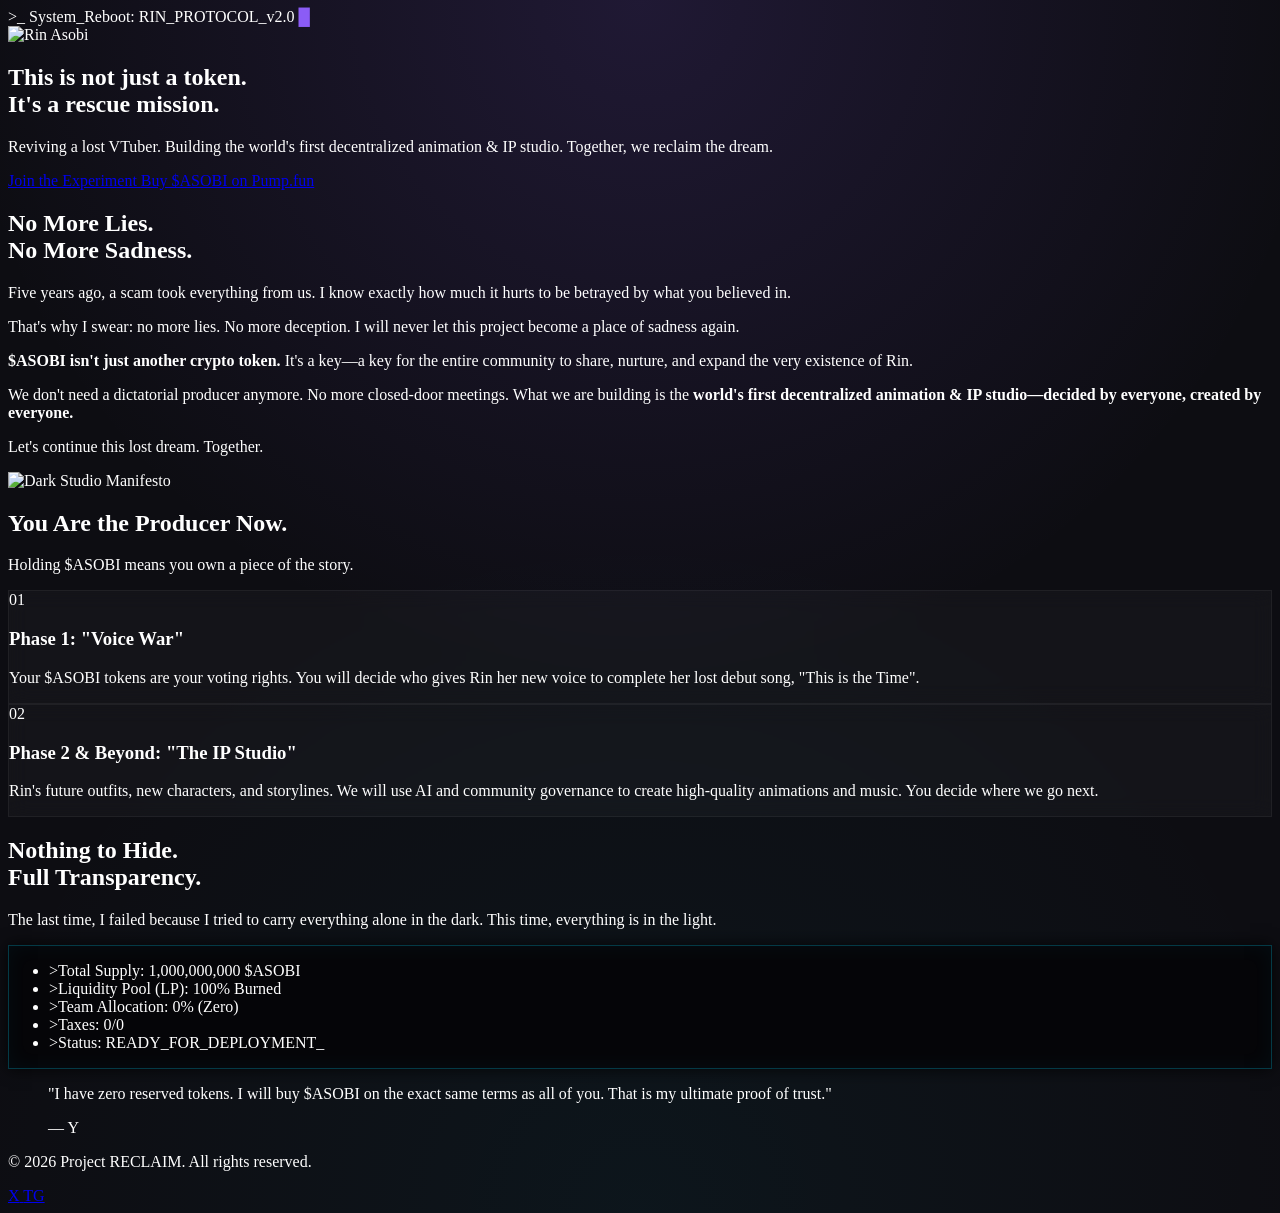
==== index.html @ 9a3185e0 "Add files via upload" ====
<!DOCTYPE html>
<html lang="en" class="scroll-smooth">

<head>
    <meta charset="UTF-8">
    <meta name="viewport" content="width=device-width, initial-scale=1.0">
    <title>$ASOBI - Project RECLAIM</title>

    <link rel="preconnect" href="https://fonts.googleapis.com">
    <link rel="preconnect" href="https://fonts.gstatic.com" crossorigin>
    <link
        href="https://fonts.googleapis.com/css2?family=Inter:wght@300;400;600&family=Montserrat:wght@700;800&family=Roboto+Mono:wght@400;500&display=swap"
        rel="stylesheet">

    <script src="https://cdn.tailwindcss.com"></script>
    <script>
        tailwind.config = {
            theme: {
                extend: {
                    colors: {
                        abyss: '#0D0D12',
                        memory: '#8B5CF6',
                        trust: '#06B6D4',
                        hope: '#FBBF24',
                        textgray: '#A1A1AA'
                    },
                    fontFamily: {
                        heading: ['Montserrat', 'sans-serif'],
                        body: ['Inter', 'sans-serif'],
                        mono: ['Roboto Mono', 'monospace'],
                    }
                }
            }
        }
    </script>

    <style>
        /* Asobi Rin Effects & Animations */
        body {
            background-color: #0D0D12;
            background-image:
                radial-gradient(circle at 50% 0%, rgba(139, 92, 246, 0.15) 0%, transparent 50%),
                radial-gradient(circle at 50% 100%, rgba(6, 182, 212, 0.05) 0%, transparent 50%);
            color: #FFFFFF;
        }

        .reveal {
            opacity: 0;
            transform: translateY(30px);
            transition: all 0.8s cubic-bezier(0.5, 0, 0, 1);
        }

        .reveal.active {
            opacity: 1;
            transform: translateY(0);
        }

        .glitch-hover:hover {
            animation: glitch-skew 0.3s cubic-bezier(0.25, 0.46, 0.45, 0.94) both infinite;
            box-shadow: 0 0 15px rgba(139, 92, 246, 0.6);
        }

        @keyframes glitch-skew {
            0% {
                transform: skew(0deg);
            }

            20% {
                transform: skew(-2deg);
            }

            40% {
                transform: skew(2deg);
            }

            60% {
                transform: skew(-1deg);
            }

            80% {
                transform: skew(1deg);
            }

            100% {
                transform: skew(0deg);
            }
        }

        .typing-cursor::after {
            content: '█';
            animation: blink 1s step-start infinite;
            color: #8B5CF6;
        }

        @keyframes blink {
            50% {
                opacity: 0;
            }
        }

        .glass-card {
            background: rgba(255, 255, 255, 0.03);
            backdrop-filter: blur(10px);
            border: 1px solid rgba(255, 255, 255, 0.05);
            transition: all 0.3s ease;
        }

        .glass-card:hover {
            border-color: rgba(139, 92, 246, 0.4);
            transform: translateY(-5px);
            background: rgba(255, 255, 255, 0.05);
        }

        /* Terminal styling */
        .terminal-box {
            background: #050508;
            border: 1px solid rgba(6, 182, 212, 0.3);
            box-shadow: inset 0 0 20px rgba(6, 182, 212, 0.05), 0 0 15px rgba(0, 0, 0, 0.8);
        }
    </style>
</head>

<body class="font-body antialiased selection:bg-memory selection:text-white">

    <nav class="fixed top-0 w-full p-6 z-50 flex justify-center mix-blend-difference pointer-events-none">
        <div class="font-mono text-xs text-memory tracking-[0.2em] uppercase typing-cursor">
            >_ System_Reboot: RIN_PROTOCOL_v2.0
        </div>
    </nav>

    <section class="relative min-h-screen flex flex-col items-center justify-center px-6 overflow-hidden">
        <div class="absolute inset-0 z-0 flex items-center justify-center opacity-30">
            <div class="w-full max-w-4xl h-96 bg-gradient-to-t from-abyss to-memory/20 rounded-full blur-[100px]"></div>
        </div>

        <div class="relative z-10 text-center max-w-4xl mx-auto reveal flex flex-col items-center">

            <div
                class="relative w-full max-w-[280px] md:max-w-[400px] mx-auto mb-[-60px] md:mb-[-80px] z-0 opacity-80 mix-blend-screen filter drop-shadow-[0_0_30px_rgba(139,92,246,0.3)]">
                <img src="assets/rin_character.png" alt="Rin Asobi"
                    class="w-full h-auto object-contain animate-[float_6s_ease-in-out_infinite]">
                <div class="absolute inset-0 bg-gradient-to-t from-abyss via-transparent to-transparent"></div>
            </div>

            <h1
                class="font-heading text-5xl md:text-7xl font-bold mb-6 leading-tight tracking-tight relative z-10 drop-shadow-2xl">
                This is not just a token.<br>
                <span class="text-transparent bg-clip-text bg-gradient-to-r from-white to-textgray">It's a rescue
                    mission.</span>
            </h1>
            <p class="text-lg md:text-xl text-textgray mb-10 max-w-2xl mx-auto leading-relaxed relative z-10">
                Reviving a lost VTuber. Building the world's first decentralized animation & IP studio. Together, we
                reclaim the dream.
            </p>
            <div class="flex flex-col sm:flex-row items-center justify-center gap-4 relative z-10">
                <a href="#experiment"
                    class="w-full sm:w-auto px-8 py-4 bg-memory text-white font-semibold rounded uppercase tracking-wider text-sm transition-all glitch-hover border border-memory hover:border-white shadow-[0_0_20px_rgba(139,92,246,0.4)]">
                    Join the Experiment
                </a>
                <a href="#buy"
                    class="w-full sm:w-auto px-8 py-4 bg-transparent border border-memory text-memory font-semibold rounded uppercase tracking-wider text-sm hover:bg-memory/10 transition-all">
                    Buy $ASOBI on Pump.fun
                </a>
            </div>
        </div>
    </section>

    <section class="py-24 px-6 max-w-6xl mx-auto reveal">
        <div class="grid md:grid-cols-2 gap-16 items-center">
            <div>
                <h2 class="font-heading text-3xl md:text-5xl mb-8">No More Lies.<br><span class="text-memory">No More
                        Sadness.</span></h2>
                <div class="space-y-6 text-textgray leading-relaxed text-lg">
                    <p>Five years ago, a scam took everything from us. I know exactly how much it hurts to be betrayed
                        by what you believed in.</p>
                    <p>That's why I swear: no more lies. No more deception. I will never let this project become a place
                        of sadness again.</p>
                    <p><strong class="text-white">$ASOBI isn't just another crypto token.</strong> It's a key—a key for
                        the entire community to share, nurture, and expand the very existence of Rin.</p>
                    <p>We don't need a dictatorial producer anymore. No more closed-door meetings. What we are building
                        is the <strong class="text-white">world's first decentralized animation & IP studio—decided by
                            everyone, created by everyone.</strong></p>
                    <p class="text-white font-semibold italic">Let's continue this lost dream. Together.</p>
                </div>
            </div>
            <div
                class="relative aspect-square md:aspect-[4/5] bg-black/50 border border-white/5 rounded-lg overflow-hidden flex items-center justify-center group">
                <img src="assets/dark_studio.png" alt="Dark Studio Manifesto"
                    class="absolute inset-0 w-full h-full object-cover opacity-60 group-hover:opacity-80 transition-opacity duration-700 mix-blend-luminosity">
                <div
                    class="absolute inset-0 bg-gradient-to-tr from-memory/20 to-transparent opacity-50 group-hover:opacity-100 transition-opacity duration-700">
                </div>
            </div>
        </div>
    </section>

    <section class="py-24 px-6 max-w-6xl mx-auto reveal relative">
        <div class="text-center mb-16">
            <h2 class="font-heading text-3xl md:text-5xl mb-4">You Are the Producer Now.</h2>
            <p class="text-textgray text-lg">Holding $ASOBI means you own a piece of the story.</p>
        </div>

        <div class="grid md:grid-cols-2 gap-8">
            <div class="glass-card p-10 rounded-2xl relative overflow-hidden">
                <div class="absolute top-0 right-0 p-4 opacity-10">
                    <span class="font-mono text-6xl font-bold text-white">01</span>
                </div>
                <h3 class="font-heading text-2xl mb-4 text-white">Phase 1: "Voice War"</h3>
                <p class="text-textgray leading-relaxed">Your $ASOBI tokens are your voting rights. You will decide who
                    gives Rin her new voice to complete her lost debut song, "This is the Time".</p>
            </div>
            <div class="glass-card p-10 rounded-2xl relative overflow-hidden">
                <div class="absolute top-0 right-0 p-4 opacity-10">
                    <span class="font-mono text-6xl font-bold text-white">02</span>
                </div>
                <h3 class="font-heading text-2xl mb-4 text-white">Phase 2 & Beyond: "The IP Studio"</h3>
                <p class="text-textgray leading-relaxed">Rin's future outfits, new characters, and storylines. We will
                    use AI and community governance to create high-quality animations and music. You decide where we go
                    next.</p>
            </div>
        </div>
    </section>

    <section class="py-24 px-6 max-w-4xl mx-auto reveal">
        <div class="mb-12">
            <h2 class="font-heading text-3xl md:text-4xl mb-4">Nothing to Hide.<br>Full Transparency.</h2>
            <p class="text-textgray text-lg">The last time, I failed because I tried to carry everything alone in the
                dark. This time, everything is in the light.</p>
        </div>

        <div class="terminal-box rounded-xl p-6 md:p-8 font-mono text-sm md:text-base">
            <div class="flex gap-2 mb-6 border-b border-trust/20 pb-4">
                <div class="w-3 h-3 rounded-full bg-red-500/50"></div>
                <div class="w-3 h-3 rounded-full bg-yellow-500/50"></div>
                <div class="w-3 h-3 rounded-full bg-green-500/50"></div>
            </div>
            <ul class="space-y-4 text-trust">
                <li class="flex"><span class="mr-4 opacity-50">></span>Total Supply: 1,000,000,000 $ASOBI</li>
                <li class="flex"><span class="mr-4 opacity-50">></span>Liquidity Pool (LP): 100% Burned</li>
                <li class="flex"><span class="mr-4 opacity-50">></span>Team Allocation: 0% (Zero)</li>
                <li class="flex"><span class="mr-4 opacity-50">></span>Taxes: 0/0</li>
                <li class="flex text-memory animate-pulse mt-8"><span class="mr-4">></span>Status: READY_FOR_DEPLOYMENT_
                </li>
            </ul>
        </div>

        <blockquote class="mt-12 border-l-4 border-hope pl-6 py-2">
            <p class="text-textgray italic text-lg leading-relaxed">
                "I have zero reserved tokens. I will buy $ASOBI on the exact same terms as all of you. That is my
                ultimate proof of trust."
            </p>
            <footer class="mt-2 font-mono text-hope text-sm">— Y</footer>
        </blockquote>
    </section>

    <footer class="py-12 border-t border-white/5 mt-24">
        <div class="max-w-6xl mx-auto px-6 flex flex-col md:flex-row items-center justify-between gap-6">
            <p class="text-textgray/50 text-sm font-mono">© 2026 Project RECLAIM. All rights reserved.</p>
            <div class="flex gap-4">
                <a href="#"
                    class="w-10 h-10 rounded-full bg-white/5 flex items-center justify-center text-textgray hover:bg-memory hover:text-white transition-colors">
                    <span class="text-xs font-mono">X</span>
                </a>
                <a href="#"
                    class="w-10 h-10 rounded-full bg-white/5 flex items-center justify-center text-textgray hover:bg-trust hover:text-white transition-colors">
                    <span class="text-xs font-mono">TG</span>
                </a>
            </div>
        </div>
    </footer>

    <script>
        document.addEventListener('DOMContentLoaded', () => {
            const reveals = document.querySelectorAll('.reveal');

            const revealOnScroll = () => {
                const windowHeight = window.innerHeight;
                const elementVisible = 100;

                reveals.forEach((reveal) => {
                    const elementTop = reveal.getBoundingClientRect().top;
                    if (elementTop < windowHeight - elementVisible) {
                        reveal.classList.add('active');
                    }
                });
            }

            window.addEventListener('scroll', revealOnScroll);
            revealOnScroll(); // Trigger once on load
        });
    </script>
</body>

</html>
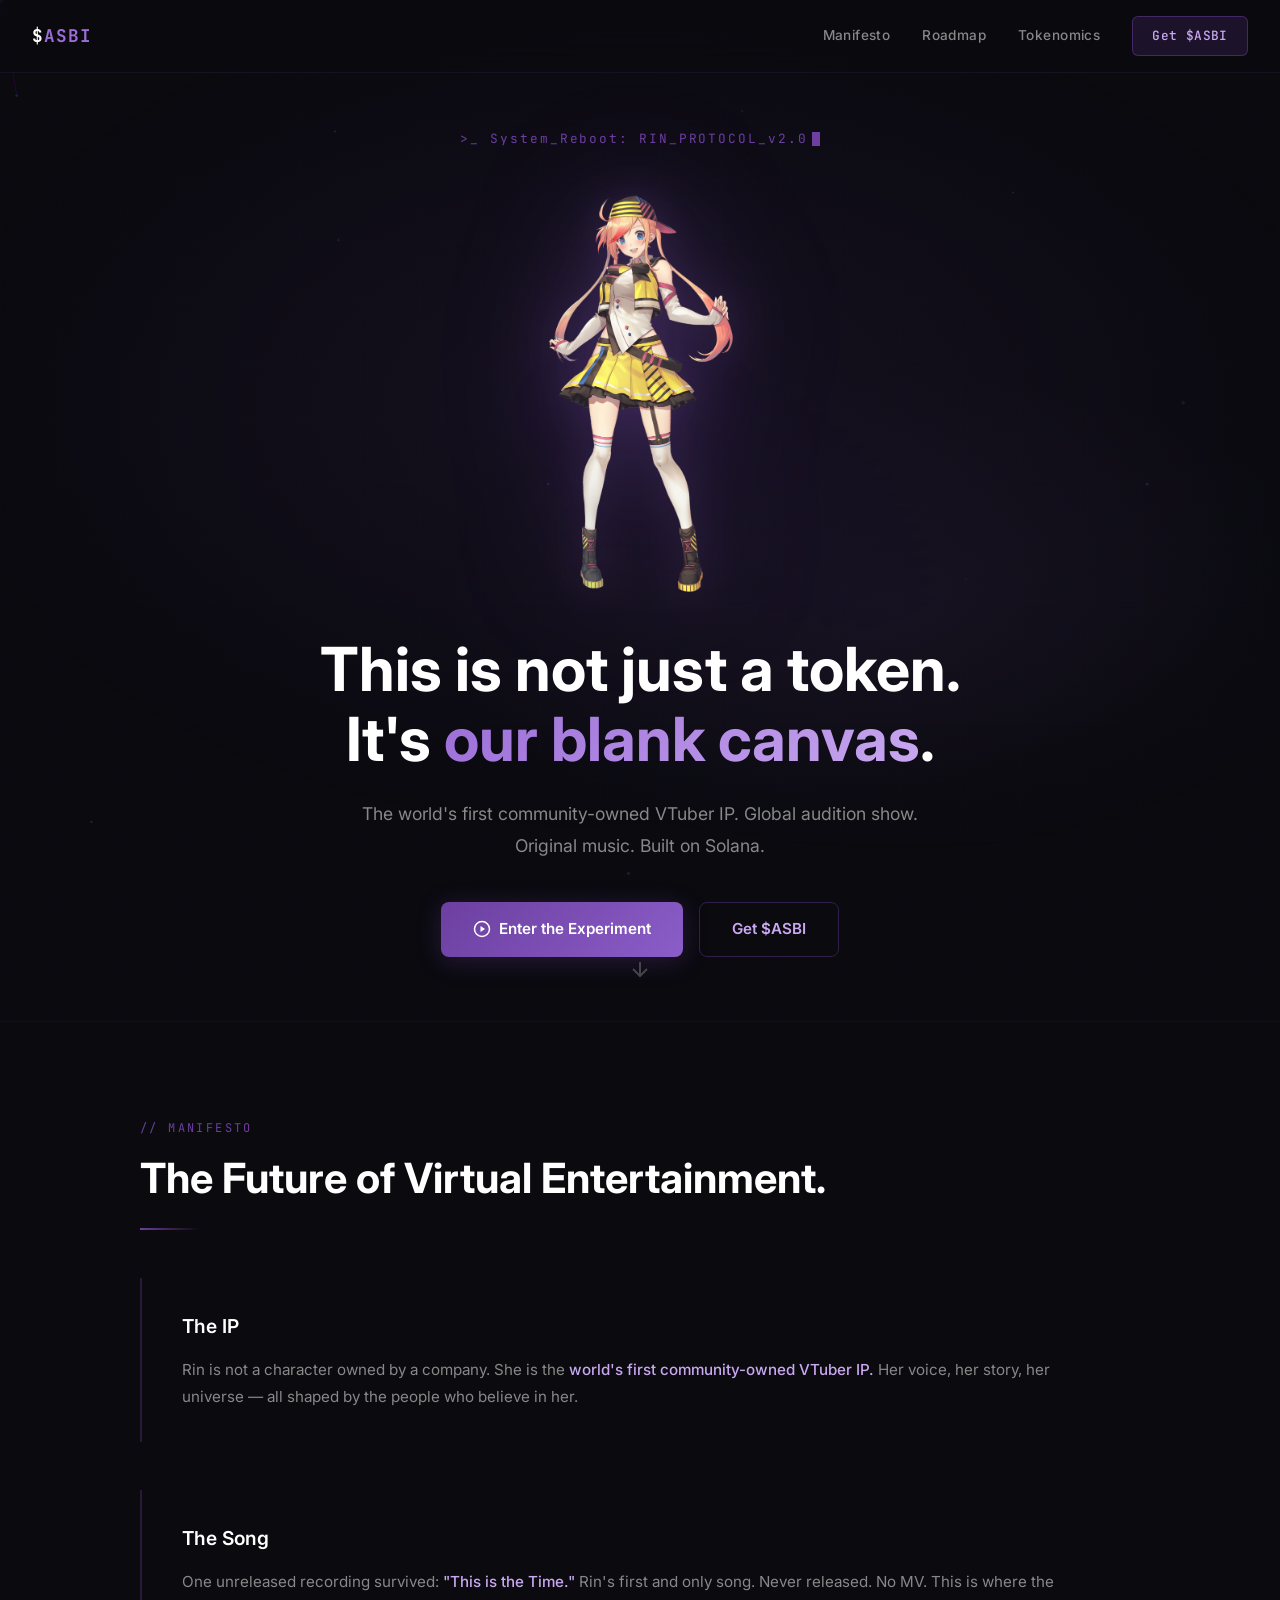
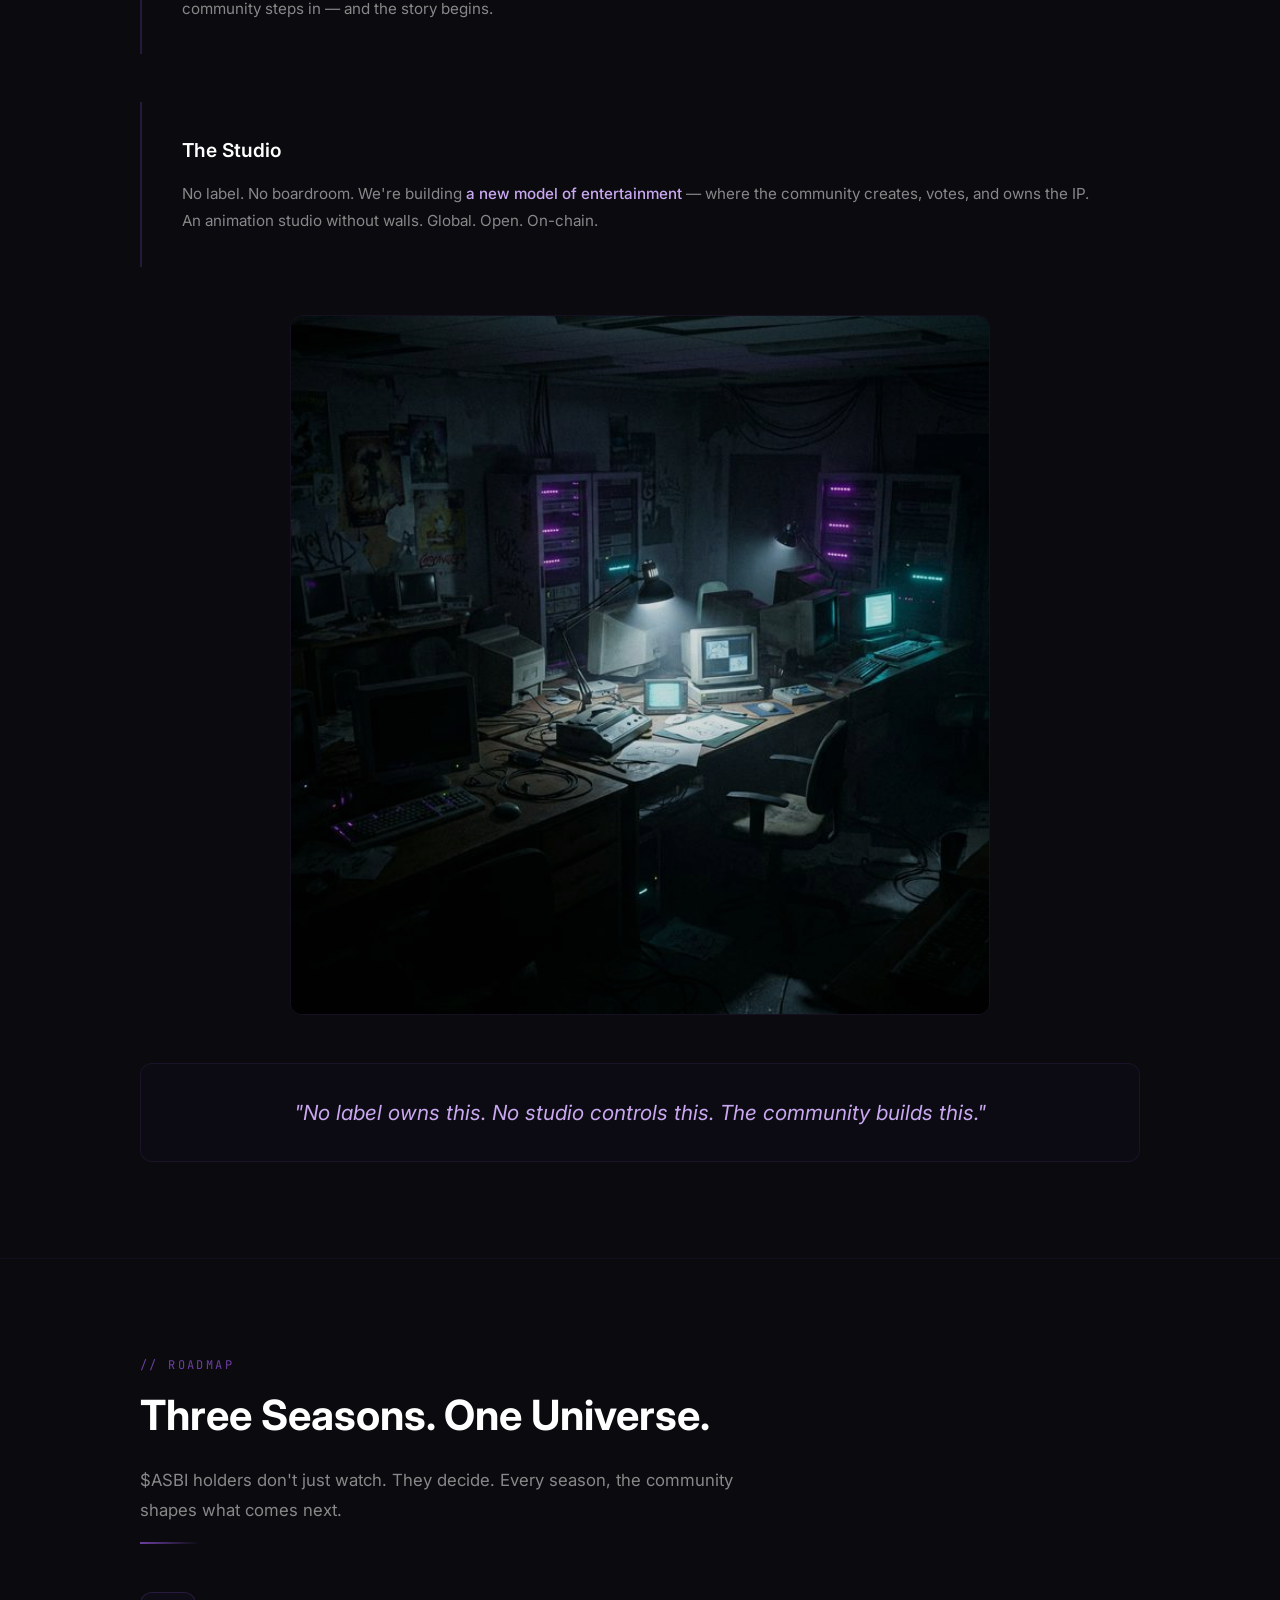
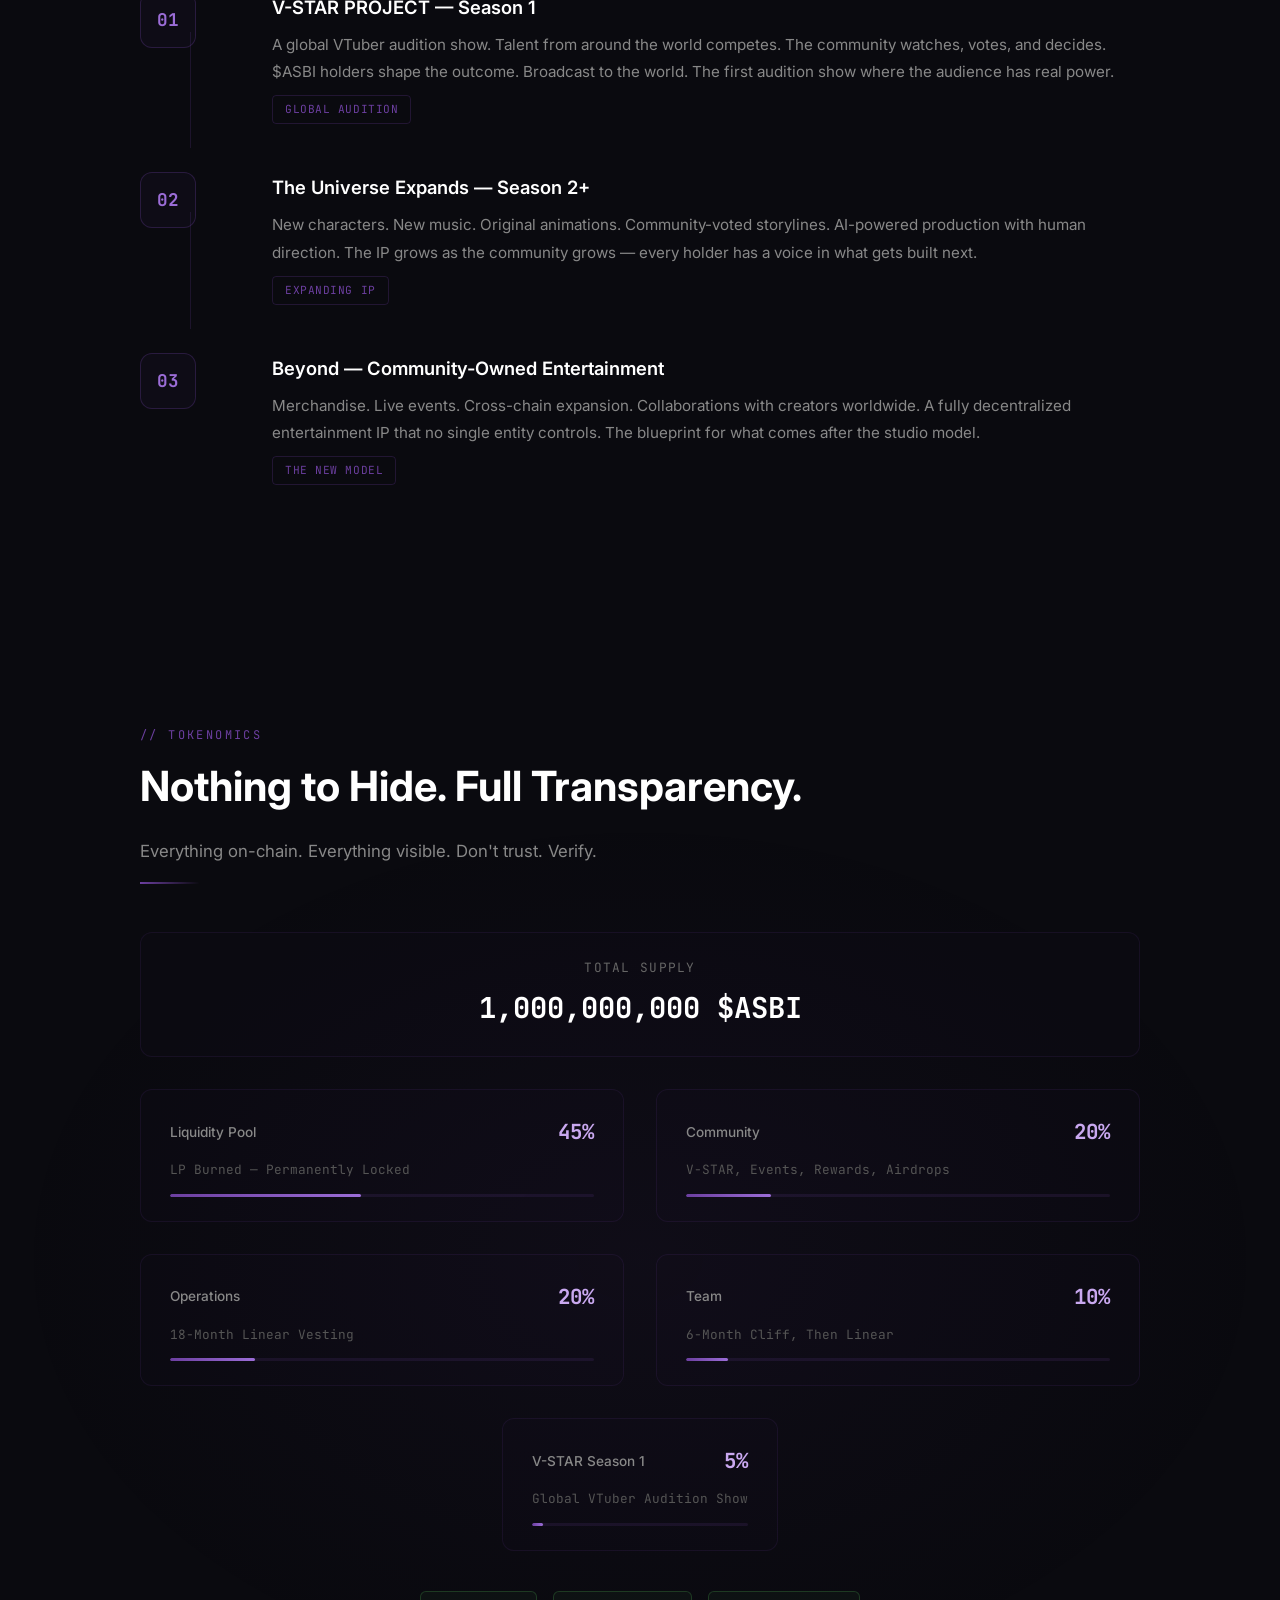
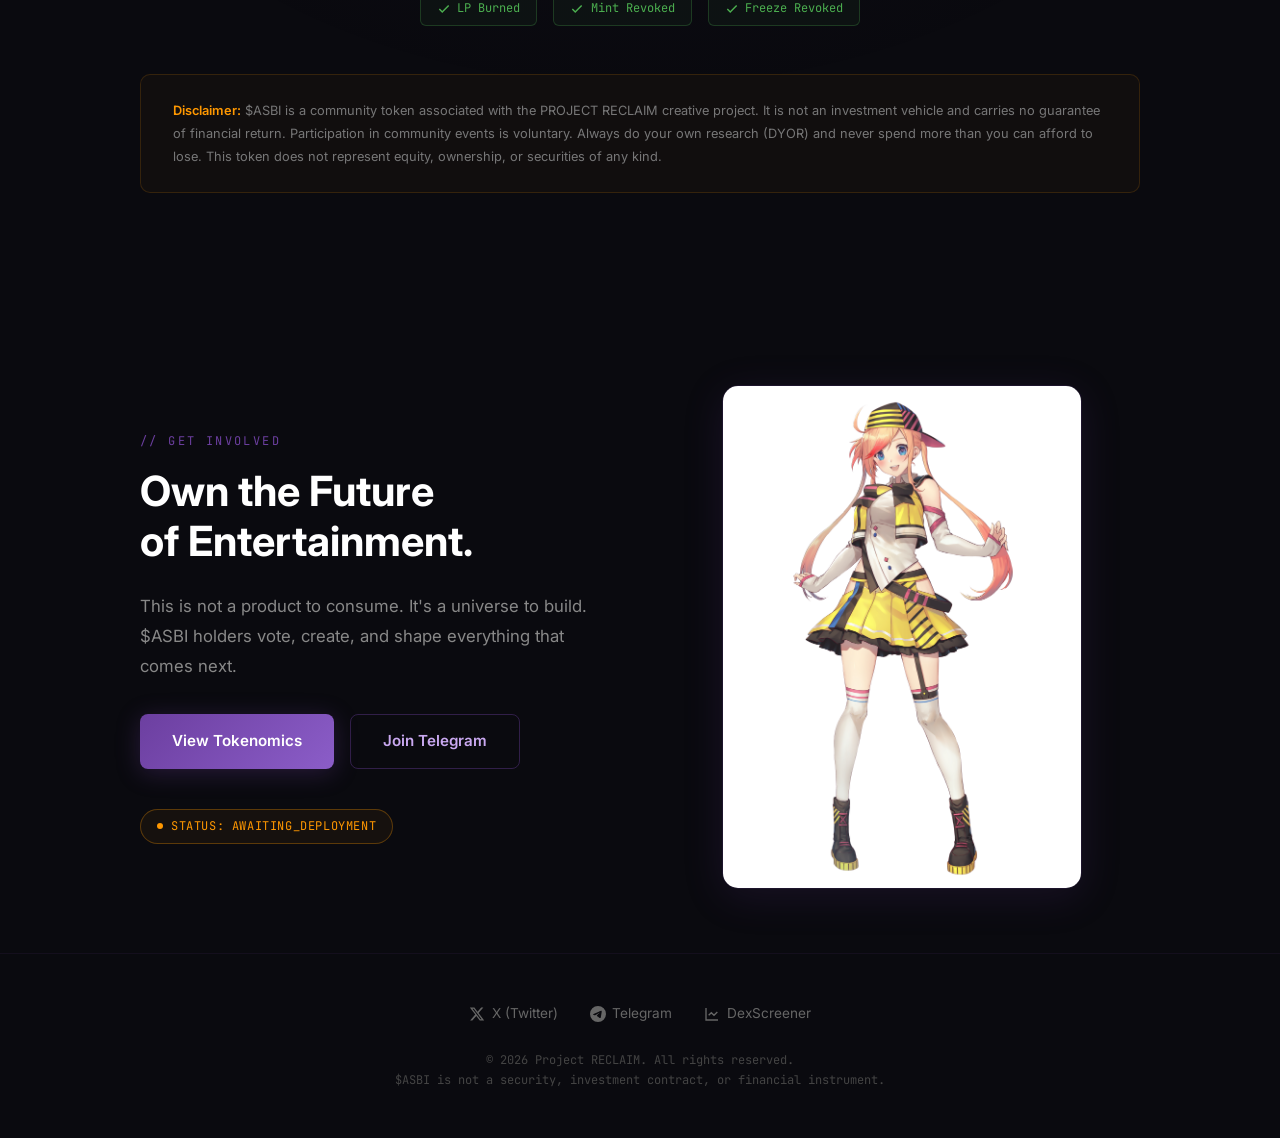
==== commit 37bf2972: "Add files via upload" ====
--- a/index.html
+++ b/index.html
@@ -1,293 +1,1115 @@
 <!DOCTYPE html>
-<html lang="en" class="scroll-smooth">
+<html lang="en">
 
 <head>
     <meta charset="UTF-8">
     <meta name="viewport" content="width=device-width, initial-scale=1.0">
-    <title>$ASOBI - Project RECLAIM</title>
-
+    <title>$ASBI - Project RECLAIM</title>
+    <meta name="description"
+        content="The world's first community-owned VTuber IP. Global audition show. Built on Solana.">
+    <meta property="og:title" content="$ASBI - Project RECLAIM">
+    <meta property="og:description"
+        content="One character. One unreleased song. A community building the future of virtual entertainment.">
+    <meta property="og:type" content="website">
     <link rel="preconnect" href="https://fonts.googleapis.com">
-    <link rel="preconnect" href="https://fonts.gstatic.com" crossorigin>
     <link
-        href="https://fonts.googleapis.com/css2?family=Inter:wght@300;400;600&family=Montserrat:wght@700;800&family=Roboto+Mono:wght@400;500&display=swap"
+        href="https://fonts.googleapis.com/css2?family=JetBrains+Mono:wght@300;400;500;700&family=Inter:wght@300;400;500;600;700&display=swap"
         rel="stylesheet">
-
-    <script src="https://cdn.tailwindcss.com"></script>
-    <script>
-        tailwind.config = {
-            theme: {
-                extend: {
-                    colors: {
-                        abyss: '#0D0D12',
-                        memory: '#8B5CF6',
-                        trust: '#06B6D4',
-                        hope: '#FBBF24',
-                        textgray: '#A1A1AA'
-                    },
-                    fontFamily: {
-                        heading: ['Montserrat', 'sans-serif'],
-                        body: ['Inter', 'sans-serif'],
-                        mono: ['Roboto Mono', 'monospace'],
-                    }
-                }
-            }
-        }
-    </script>
-
     <style>
-        /* Asobi Rin Effects & Animations */
+        *,
+        *::before,
+        *::after {
+            margin: 0;
+            padding: 0;
+            box-sizing: border-box
+        }
+
+        html {
+            scroll-behavior: smooth
+        }
+
         body {
-            background-color: #0D0D12;
-            background-image:
-                radial-gradient(circle at 50% 0%, rgba(139, 92, 246, 0.15) 0%, transparent 50%),
-                radial-gradient(circle at 50% 100%, rgba(6, 182, 212, 0.05) 0%, transparent 50%);
-            color: #FFFFFF;
+            background: #0a0a0f;
+            color: #e0dfe4;
+            font-family: 'Inter', -apple-system, sans-serif;
+            overflow-x: hidden;
+            line-height: 1.7
+        }
+
+        ::selection {
+            background: rgba(108, 63, 160, .5);
+            color: #fff
+        }
+
+        ::-webkit-scrollbar {
+            width: 6px
+        }
+
+        ::-webkit-scrollbar-track {
+            background: #0a0a0f
+        }
+
+        ::-webkit-scrollbar-thumb {
+            background: #6C3FA0;
+            border-radius: 3px
+        }
+
+        #particle-canvas {
+            position: fixed;
+            top: 0;
+            left: 0;
+            width: 100%;
+            height: 100%;
+            pointer-events: none;
+            z-index: 0;
+            opacity: .4
+        }
+
+        /* NAV */
+        .nav {
+            position: fixed;
+            top: 0;
+            left: 0;
+            right: 0;
+            z-index: 100;
+            padding: 1rem 2rem;
+            display: flex;
+            justify-content: space-between;
+            align-items: center;
+            backdrop-filter: blur(20px);
+            -webkit-backdrop-filter: blur(20px);
+            background: rgba(10, 10, 15, .7);
+            border-bottom: 1px solid rgba(108, 63, 160, .15);
+            transition: all .3s
+        }
+
+        .nav.scrolled {
+            background: rgba(10, 10, 15, .95)
+        }
+
+        .nav-logo {
+            font-family: 'JetBrains Mono', monospace;
+            font-size: 1.1rem;
+            font-weight: 700;
+            color: #fff;
+            letter-spacing: .05em
+        }
+
+        .nav-logo span {
+            color: #9B6DD7
+        }
+
+        .nav-links {
+            display: flex;
+            gap: 2rem;
+            align-items: center
+        }
+
+        .nav-links a {
+            color: #888;
+            font-size: .85rem;
+            text-decoration: none;
+            font-weight: 500;
+            letter-spacing: .03em;
+            transition: color .3s
+        }
+
+        .nav-links a:hover {
+            color: #e0dfe4
+        }
+
+        .nav-cta {
+            background: rgba(108, 63, 160, .2) !important;
+            border: 1px solid rgba(108, 63, 160, .5) !important;
+            color: #c9a8f0 !important;
+            padding: .5rem 1.2rem;
+            border-radius: 6px;
+            font-family: 'JetBrains Mono', monospace !important;
+            font-size: .8rem !important;
+            transition: all .3s !important
+        }
+
+        .nav-cta:hover {
+            background: rgba(108, 63, 160, .4) !important;
+            color: #fff !important
+        }
+
+        /* HERO */
+        .hero {
+            position: relative;
+            min-height: 100vh;
+            display: flex;
+            align-items: center;
+            justify-content: center;
+            padding: 8rem 2rem 4rem
+        }
+
+        .hero-bg {
+            position: absolute;
+            inset: 0;
+            background: radial-gradient(ellipse 80% 60% at 50% 40%, rgba(108, 63, 160, .12) 0%, transparent 70%), radial-gradient(ellipse 60% 40% at 70% 60%, rgba(155, 109, 215, .06) 0%, transparent 60%)
+        }
+
+        .hero-grid {
+            position: absolute;
+            inset: 0;
+            opacity: .03;
+            background-image: linear-gradient(rgba(108, 63, 160, .5) 1px, transparent 1px), linear-gradient(90deg, rgba(108, 63, 160, .5) 1px, transparent 1px);
+            background-size: 60px 60px
+        }
+
+        .hero-content {
+            position: relative;
+            z-index: 2;
+            max-width: 800px;
+            text-align: center
+        }
+
+        .hero-terminal {
+            font-family: 'JetBrains Mono', monospace;
+            font-size: .8rem;
+            color: #6C3FA0;
+            letter-spacing: .15em;
+            margin-bottom: 2rem;
+            opacity: 0;
+            animation: fadeUp .8s ease .3s forwards
+        }
+
+        .hero-terminal .cursor {
+            display: inline-block;
+            width: 8px;
+            height: 14px;
+            background: #6C3FA0;
+            margin-left: 4px;
+            animation: blink 1s step-end infinite;
+            vertical-align: middle
+        }
+
+        .hero-char {
+            max-width: 300px;
+            width: 100%;
+            margin: 0 auto 2rem;
+            display: block;
+            filter: drop-shadow(0 0 60px rgba(108, 63, 160, .4)) drop-shadow(0 0 20px rgba(155, 109, 215, .2));
+            opacity: 0;
+            animation: fadeUp .8s ease .4s forwards
+        }
+
+        .hero h1 {
+            font-size: clamp(2.2rem, 5vw, 3.8rem);
+            font-weight: 700;
+            line-height: 1.15;
+            color: #fff;
+            margin-bottom: 1.5rem;
+            opacity: 0;
+            animation: fadeUp .8s ease .5s forwards
+        }
+
+        .hero h1 em {
+            font-style: normal;
+            background: linear-gradient(135deg, #9B6DD7, #c9a8f0);
+            -webkit-background-clip: text;
+            -webkit-text-fill-color: transparent;
+            background-clip: text
+        }
+
+        .hero-sub {
+            font-size: 1.1rem;
+            color: #888;
+            max-width: 560px;
+            margin: 0 auto 2.5rem;
+            line-height: 1.8;
+            opacity: 0;
+            animation: fadeUp .8s ease .7s forwards
+        }
+
+        .hero-buttons {
+            display: flex;
+            gap: 1rem;
+            justify-content: center;
+            flex-wrap: wrap;
+            opacity: 0;
+            animation: fadeUp .8s ease .9s forwards
+        }
+
+        .btn-primary {
+            display: inline-flex;
+            align-items: center;
+            gap: .5rem;
+            padding: .85rem 2rem;
+            background: linear-gradient(135deg, #6C3FA0, #8B5DC8);
+            color: #fff;
+            font-weight: 600;
+            font-size: .95rem;
+            border: none;
+            border-radius: 8px;
+            cursor: pointer;
+            text-decoration: none;
+            transition: all .3s;
+            box-shadow: 0 4px 24px rgba(108, 63, 160, .3)
+        }
+
+        .btn-primary:hover {
+            transform: translateY(-2px);
+            box-shadow: 0 8px 32px rgba(108, 63, 160, .5)
+        }
+
+        .btn-secondary {
+            display: inline-flex;
+            align-items: center;
+            gap: .5rem;
+            padding: .85rem 2rem;
+            background: transparent;
+            color: #c9a8f0;
+            font-weight: 600;
+            font-size: .95rem;
+            border: 1px solid rgba(108, 63, 160, .4);
+            border-radius: 8px;
+            cursor: pointer;
+            text-decoration: none;
+            transition: all .3s
+        }
+
+        .btn-secondary:hover {
+            background: rgba(108, 63, 160, .1);
+            border-color: rgba(108, 63, 160, .7);
+            transform: translateY(-2px)
+        }
+
+        .hero-scroll {
+            position: absolute;
+            bottom: 2rem;
+            left: 50%;
+            transform: translateX(-50%);
+            animation: float 3s ease-in-out infinite
+        }
+
+        .hero-scroll svg {
+            width: 24px;
+            height: 24px;
+            color: #444
+        }
+
+        /* SECTIONS */
+        section {
+            position: relative;
+            z-index: 1;
+            padding: 6rem 2rem
+        }
+
+        .container {
+            max-width: 1000px;
+            margin: 0 auto
+        }
+
+        .section-label {
+            font-family: 'JetBrains Mono', monospace;
+            font-size: .75rem;
+            color: #6C3FA0;
+            letter-spacing: .2em;
+            text-transform: uppercase;
+            margin-bottom: 1rem
+        }
+
+        .section-title {
+            font-size: clamp(1.8rem, 3.5vw, 2.6rem);
+            font-weight: 700;
+            color: #fff;
+            margin-bottom: 1.5rem;
+            line-height: 1.2
+        }
+
+        .section-desc {
+            font-size: 1.05rem;
+            color: #888;
+            max-width: 640px;
+            line-height: 1.8
+        }
+
+        .sep {
+            width: 60px;
+            height: 2px;
+            margin: 1rem 0;
+            background: linear-gradient(90deg, #6C3FA0, transparent)
+        }
+
+        /* MANIFESTO */
+        .manifesto {
+            border-top: 1px solid rgba(108, 63, 160, .1);
+            border-bottom: 1px solid rgba(108, 63, 160, .1)
+        }
+
+        .manifesto-grid {
+            display: grid;
+            grid-template-columns: 1fr;
+            gap: 3rem;
+            margin-top: 3rem
+        }
+
+        .manifesto-block {
+            position: relative;
+            padding: 2rem 2rem 2rem 2.5rem;
+            border-left: 2px solid rgba(108, 63, 160, .3);
+            transition: all .4s
+        }
+
+        .manifesto-block:hover {
+            border-left-color: #9B6DD7;
+            background: rgba(108, 63, 160, .03)
+        }
+
+        .manifesto-block h3 {
+            font-size: 1.2rem;
+            color: #fff;
+            margin-bottom: .8rem;
+            font-weight: 600
+        }
+
+        .manifesto-block p {
+            color: #888;
+            line-height: 1.8;
+            font-size: .95rem
+        }
+
+        .hl {
+            color: #c9a8f0;
+            font-weight: 500
+        }
+
+        .manifesto-img {
+            max-width: 700px;
+            width: 100%;
+            border-radius: 12px;
+            border: 1px solid rgba(108, 63, 160, .15);
+            opacity: .85;
+            display: block;
+            margin: 0 auto
+        }
+
+        .manifesto-quote {
+            margin-top: 3rem;
+            padding: 2rem;
+            text-align: center;
+            font-size: 1.3rem;
+            font-style: italic;
+            color: #c9a8f0;
+            line-height: 1.6;
+            border: 1px solid rgba(108, 63, 160, .15);
+            border-radius: 12px;
+            background: rgba(108, 63, 160, .03)
+        }
+
+        /* ROADMAP */
+        .roadmap-items {
+            margin-top: 3rem
+        }
+
+        .roadmap-item {
+            display: grid;
+            grid-template-columns: 100px 1fr;
+            gap: 2rem;
+            margin-bottom: 3rem;
+            position: relative
+        }
+
+        .roadmap-item::before {
+            content: '';
+            position: absolute;
+            left: 50px;
+            top: 40px;
+            bottom: -24px;
+            width: 1px;
+            background: rgba(108, 63, 160, .2)
+        }
+
+        .roadmap-item:last-child::before {
+            display: none
+        }
+
+        .roadmap-num {
+            width: 56px;
+            height: 56px;
+            display: flex;
+            align-items: center;
+            justify-content: center;
+            font-family: 'JetBrains Mono', monospace;
+            font-size: 1.1rem;
+            font-weight: 700;
+            color: #9B6DD7;
+            border: 1px solid rgba(108, 63, 160, .3);
+            border-radius: 12px;
+            background: rgba(108, 63, 160, .05);
+            position: relative;
+            z-index: 1
+        }
+
+        .roadmap-content h3 {
+            font-size: 1.15rem;
+            color: #fff;
+            margin-bottom: .5rem;
+            font-weight: 600
+        }
+
+        .roadmap-content p {
+            color: #888;
+            font-size: .95rem;
+            line-height: 1.8
+        }
+
+        .roadmap-tag {
+            display: inline-block;
+            margin-top: .6rem;
+            padding: .25rem .75rem;
+            font-family: 'JetBrains Mono', monospace;
+            font-size: .7rem;
+            color: #6C3FA0;
+            border: 1px solid rgba(108, 63, 160, .25);
+            border-radius: 4px;
+            letter-spacing: .05em
+        }
+
+        /* TOKENOMICS */
+        .tokenomics-bg {
+            background: radial-gradient(ellipse 70% 50% at 50% 50%, rgba(108, 63, 160, .06) 0%, transparent 70%)
+        }
+
+        .token-grid {
+            display: grid;
+            grid-template-columns: 1fr 1fr;
+            gap: 2rem;
+            margin-top: 3rem
+        }
+
+        .token-card {
+            padding: 1.5rem 1.8rem;
+            border: 1px solid rgba(108, 63, 160, .12);
+            border-radius: 12px;
+            background: rgba(108, 63, 160, .02);
+            transition: all .3s
+        }
+
+        .token-card:hover {
+            border-color: rgba(108, 63, 160, .3);
+            background: rgba(108, 63, 160, .05);
+            transform: translateY(-2px)
+        }
+
+        .token-card-header {
+            display: flex;
+            justify-content: space-between;
+            align-items: center;
+            margin-bottom: .6rem
+        }
+
+        .token-card-label {
+            font-size: .85rem;
+            color: #888;
+            font-weight: 500
+        }
+
+        .token-card-pct {
+            font-family: 'JetBrains Mono', monospace;
+            font-size: 1.3rem;
+            font-weight: 700;
+            color: #c9a8f0
+        }
+
+        .token-card-detail {
+            font-size: .8rem;
+            color: #555;
+            font-family: 'JetBrains Mono', monospace
+        }
+
+        .token-bar {
+            height: 3px;
+            border-radius: 2px;
+            margin-top: .8rem;
+            background: rgba(108, 63, 160, .15);
+            overflow: hidden
+        }
+
+        .token-bar-fill {
+            height: 100%;
+            border-radius: 2px;
+            background: linear-gradient(90deg, #6C3FA0, #9B6DD7);
+            transition: width 1.5s ease
+        }
+
+        .token-total {
+            grid-column: 1/-1;
+            text-align: center;
+            padding: 1.5rem;
+            border: 1px solid rgba(108, 63, 160, .12);
+            border-radius: 12px;
+            background: rgba(108, 63, 160, .02)
+        }
+
+        .token-total-label {
+            font-size: .8rem;
+            color: #666;
+            letter-spacing: .1em;
+            text-transform: uppercase;
+            font-family: 'JetBrains Mono', monospace
+        }
+
+        .token-total-value {
+            font-family: 'JetBrains Mono', monospace;
+            font-size: 1.8rem;
+            font-weight: 700;
+            color: #fff;
+            margin-top: .3rem
+        }
+
+        .token-proof {
+            grid-column: 1/-1;
+            display: flex;
+            gap: 1rem;
+            flex-wrap: wrap;
+            justify-content: center;
+            margin-top: .5rem
+        }
+
+        .proof-badge {
+            display: inline-flex;
+            align-items: center;
+            gap: .4rem;
+            padding: .4rem 1rem;
+            font-family: 'JetBrains Mono', monospace;
+            font-size: .75rem;
+            color: #4CAF50;
+            border: 1px solid rgba(76, 175, 80, .25);
+            border-radius: 6px;
+            background: rgba(76, 175, 80, .05)
+        }
+
+        .proof-badge svg {
+            width: 14px;
+            height: 14px
+        }
+
+        .disclaimer-box {
+            margin-top: 3rem;
+            padding: 1.5rem 2rem;
+            border: 1px solid rgba(255, 152, 0, .15);
+            border-radius: 10px;
+            background: rgba(255, 152, 0, .03);
+            font-size: .8rem;
+            color: #777;
+            line-height: 1.8
+        }
+
+        .disclaimer-box strong {
+            color: #FF9800;
+            font-weight: 600
+        }
+
+        /* CTA / GET */
+        .cta-section {
+            position: relative;
+            overflow: hidden
+        }
+
+        .cta-grid {
+            display: grid;
+            grid-template-columns: 1fr 1fr;
+            gap: 3rem;
+            align-items: center
+        }
+
+        .cta-text {
+            text-align: left
+        }
+
+        .cta-img {
+            max-width: 360px;
+            width: 100%;
+            display: block;
+            margin: 0 auto;
+            border-radius: 16px;
+            border: 1px solid rgba(108, 63, 160, .2);
+            box-shadow: 0 8px 40px rgba(108, 63, 160, .15)
+        }
+
+        /* FOOTER */
+        .footer {
+            padding: 3rem 2rem;
+            border-top: 1px solid rgba(108, 63, 160, .1);
+            text-align: center
+        }
+
+        .footer-links {
+            display: flex;
+            gap: 2rem;
+            justify-content: center;
+            margin-bottom: 1.5rem;
+            flex-wrap: wrap
+        }
+
+        .footer-links a {
+            display: inline-flex;
+            align-items: center;
+            gap: .4rem;
+            color: #666;
+            font-size: .85rem;
+            text-decoration: none;
+            transition: color .3s
+        }
+
+        .footer-links a:hover {
+            color: #c9a8f0
+        }
+
+        .footer-links a svg {
+            width: 16px;
+            height: 16px
+        }
+
+        .footer-copy {
+            font-size: .75rem;
+            color: #444;
+            font-family: 'JetBrains Mono', monospace
+        }
+
+        /* STATUS */
+        .status-line {
+            display: inline-flex;
+            align-items: center;
+            gap: .5rem;
+            padding: .4rem 1rem;
+            margin-top: 1rem;
+            font-family: 'JetBrains Mono', monospace;
+            font-size: .75rem;
+            border-radius: 20px;
+            letter-spacing: .05em
+        }
+
+        .status-pending {
+            color: #FF9800;
+            border: 1px solid rgba(255, 152, 0, .3);
+            background: rgba(255, 152, 0, .05)
+        }
+
+        .status-dot {
+            width: 6px;
+            height: 6px;
+            border-radius: 50%;
+            background: #FF9800;
+            animation: blink 2s ease-in-out infinite
+        }
+
+        /* ANIMATIONS */
+        @keyframes fadeUp {
+            from {
+                opacity: 0;
+                transform: translateY(20px)
+            }
+
+            to {
+                opacity: 1;
+                transform: translateY(0)
+            }
+        }
+
+        @keyframes blink {
+
+            0%,
+            100% {
+                opacity: 1
+            }
+
+            50% {
+                opacity: 0
+            }
+        }
+
+        @keyframes float {
+
+            0%,
+            100% {
+                transform: translateX(-50%) translateY(0)
+            }
+
+            50% {
+                transform: translateX(-50%) translateY(-8px)
+            }
+        }
+
+        @keyframes glow {
+
+            0%,
+            100% {
+                filter: drop-shadow(0 0 60px rgba(108, 63, 160, .4)) drop-shadow(0 0 20px rgba(155, 109, 215, .2))
+            }
+
+            50% {
+                filter: drop-shadow(0 0 80px rgba(108, 63, 160, .6)) drop-shadow(0 0 30px rgba(155, 109, 215, .3))
+            }
         }
 
         .reveal {
             opacity: 0;
             transform: translateY(30px);
-            transition: all 0.8s cubic-bezier(0.5, 0, 0, 1);
-        }
-
-        .reveal.active {
+            transition: opacity .8s ease, transform .8s ease
+        }
+
+        .reveal.visible {
             opacity: 1;
-            transform: translateY(0);
-        }
-
-        .glitch-hover:hover {
-            animation: glitch-skew 0.3s cubic-bezier(0.25, 0.46, 0.45, 0.94) both infinite;
-            box-shadow: 0 0 15px rgba(139, 92, 246, 0.6);
-        }
-
-        @keyframes glitch-skew {
-            0% {
-                transform: skew(0deg);
-            }
-
-            20% {
-                transform: skew(-2deg);
-            }
-
-            40% {
-                transform: skew(2deg);
-            }
-
-            60% {
-                transform: skew(-1deg);
-            }
-
-            80% {
-                transform: skew(1deg);
-            }
-
-            100% {
-                transform: skew(0deg);
-            }
-        }
-
-        .typing-cursor::after {
-            content: '█';
-            animation: blink 1s step-start infinite;
-            color: #8B5CF6;
-        }
-
-        @keyframes blink {
-            50% {
-                opacity: 0;
-            }
-        }
-
-        .glass-card {
-            background: rgba(255, 255, 255, 0.03);
-            backdrop-filter: blur(10px);
-            border: 1px solid rgba(255, 255, 255, 0.05);
-            transition: all 0.3s ease;
-        }
-
-        .glass-card:hover {
-            border-color: rgba(139, 92, 246, 0.4);
-            transform: translateY(-5px);
-            background: rgba(255, 255, 255, 0.05);
-        }
-
-        /* Terminal styling */
-        .terminal-box {
-            background: #050508;
-            border: 1px solid rgba(6, 182, 212, 0.3);
-            box-shadow: inset 0 0 20px rgba(6, 182, 212, 0.05), 0 0 15px rgba(0, 0, 0, 0.8);
+            transform: translateY(0)
+        }
+
+        /* MOBILE NAV */
+        .nav-mobile-btn {
+            display: none;
+            background: none;
+            border: none;
+            color: #888;
+            cursor: pointer;
+            padding: .5rem
+        }
+
+        .nav-mobile-btn svg {
+            width: 24px;
+            height: 24px
+        }
+
+        /* RESPONSIVE */
+        @media(max-width:768px) {
+            .nav-links {
+                display: none
+            }
+
+            .nav-mobile-btn {
+                display: block
+            }
+
+            .token-grid {
+                grid-template-columns: 1fr
+            }
+
+            .roadmap-item {
+                grid-template-columns: 60px 1fr;
+                gap: 1rem
+            }
+
+            .roadmap-num {
+                width: 44px;
+                height: 44px;
+                font-size: .9rem
+            }
+
+            .roadmap-item::before {
+                left: 30px
+            }
+
+            section {
+                padding: 4rem 1.5rem
+            }
+
+            .hero {
+                padding: 6rem 1.5rem 3rem
+            }
+
+            .hero-char {
+                max-width: 220px
+            }
+
+            .hero-buttons {
+                flex-direction: column;
+                align-items: center
+            }
+
+            .btn-primary,
+            .btn-secondary {
+                width: 100%;
+                max-width: 280px;
+                justify-content: center
+            }
+
+            .vw-card {
+                grid-column: auto !important;
+                max-width: 100% !important
+            }
+
+            .cta-grid {
+                grid-template-columns: 1fr;
+                text-align: center
+            }
+
+            .cta-text {
+                text-align: center
+            }
+
+            .cta-img {
+                max-width: 280px
+            }
         }
     </style>
 </head>
 
-<body class="font-body antialiased selection:bg-memory selection:text-white">
-
-    <nav class="fixed top-0 w-full p-6 z-50 flex justify-center mix-blend-difference pointer-events-none">
-        <div class="font-mono text-xs text-memory tracking-[0.2em] uppercase typing-cursor">
-            >_ System_Reboot: RIN_PROTOCOL_v2.0
+<body>
+    <canvas id="particle-canvas"></canvas>
+
+    <!-- NAV -->
+    <nav class="nav" id="nav">
+        <div class="nav-logo">$<span>ASBI</span></div>
+        <div class="nav-links">
+            <a href="#manifesto">Manifesto</a>
+            <a href="#roadmap">Roadmap</a>
+            <a href="#tokenomics">Tokenomics</a>
+            <a href="#get" class="nav-cta">Get $ASBI</a>
         </div>
+        <button class="nav-mobile-btn" aria-label="Menu"
+            onclick="let l=this.parentElement.querySelector('.nav-links');l.style.display=l.style.display==='flex'?'none':'flex'">
+            <svg viewBox="0 0 24 24" fill="none" stroke="currentColor" stroke-width="2">
+                <line x1="3" y1="6" x2="21" y2="6" />
+                <line x1="3" y1="12" x2="21" y2="12" />
+                <line x1="3" y1="18" x2="21" y2="18" />
+            </svg>
+        </button>
     </nav>
 
-    <section class="relative min-h-screen flex flex-col items-center justify-center px-6 overflow-hidden">
-        <div class="absolute inset-0 z-0 flex items-center justify-center opacity-30">
-            <div class="w-full max-w-4xl h-96 bg-gradient-to-t from-abyss to-memory/20 rounded-full blur-[100px]"></div>
+    <!-- HERO with IMAGE 1: Transparent Rin -->
+    <section class="hero">
+        <div class="hero-bg"></div>
+        <div class="hero-grid"></div>
+        <div class="hero-content">
+            <div class="hero-terminal">&gt;_ System_Reboot: RIN_PROTOCOL_v2.0<span class="cursor"></span></div>
+            <img src="assets/rin_character_transparent.png" alt="Rin Asobi" class="hero-char"
+                style="animation:fadeUp .8s ease .4s forwards, glow 4s ease-in-out 1.2s infinite">
+            <h1>This is not just a token.<br>It's <em>our blank canvas</em>.</h1>
+            <p class="hero-sub">The world's first community-owned VTuber IP. Global audition show. Original music. Built
+                on Solana.</p>
+            <div class="hero-buttons">
+                <a href="#manifesto" class="btn-primary">
+                    <svg width="18" height="18" viewBox="0 0 24 24" fill="none" stroke="currentColor" stroke-width="2">
+                        <circle cx="12" cy="12" r="10" />
+                        <polygon points="10 8 16 12 10 16 10 8" fill="currentColor" stroke="none" />
+                    </svg>
+                    Enter the Experiment
+                </a>
+                <a href="#get" class="btn-secondary">Get $ASBI</a>
+            </div>
         </div>
-
-        <div class="relative z-10 text-center max-w-4xl mx-auto reveal flex flex-col items-center">
-
-            <div
-                class="relative w-full max-w-[280px] md:max-w-[400px] mx-auto mb-[-60px] md:mb-[-80px] z-0 opacity-80 mix-blend-screen filter drop-shadow-[0_0_30px_rgba(139,92,246,0.3)]">
-                <img src="assets/rin_character.png" alt="Rin Asobi"
-                    class="w-full h-auto object-contain animate-[float_6s_ease-in-out_infinite]">
-                <div class="absolute inset-0 bg-gradient-to-t from-abyss via-transparent to-transparent"></div>
+        <div class="hero-scroll"><svg viewBox="0 0 24 24" fill="none" stroke="currentColor" stroke-width="2">
+                <path d="M12 5v14M19 12l-7 7-7-7" />
+            </svg></div>
+    </section>
+
+    <!-- MANIFESTO with IMAGE 2: Dark Studio -->
+    <section class="manifesto" id="manifesto">
+        <div class="container">
+            <div class="reveal">
+                <div class="section-label">// Manifesto</div>
+                <h2 class="section-title">The Future of Virtual Entertainment.</h2>
+                <div class="sep"></div>
             </div>
-
-            <h1
-                class="font-heading text-5xl md:text-7xl font-bold mb-6 leading-tight tracking-tight relative z-10 drop-shadow-2xl">
-                This is not just a token.<br>
-                <span class="text-transparent bg-clip-text bg-gradient-to-r from-white to-textgray">It's a rescue
-                    mission.</span>
-            </h1>
-            <p class="text-lg md:text-xl text-textgray mb-10 max-w-2xl mx-auto leading-relaxed relative z-10">
-                Reviving a lost VTuber. Building the world's first decentralized animation & IP studio. Together, we
-                reclaim the dream.
-            </p>
-            <div class="flex flex-col sm:flex-row items-center justify-center gap-4 relative z-10">
-                <a href="#experiment"
-                    class="w-full sm:w-auto px-8 py-4 bg-memory text-white font-semibold rounded uppercase tracking-wider text-sm transition-all glitch-hover border border-memory hover:border-white shadow-[0_0_20px_rgba(139,92,246,0.4)]">
-                    Join the Experiment
-                </a>
-                <a href="#buy"
-                    class="w-full sm:w-auto px-8 py-4 bg-transparent border border-memory text-memory font-semibold rounded uppercase tracking-wider text-sm hover:bg-memory/10 transition-all">
-                    Buy $ASOBI on Pump.fun
-                </a>
+            <div class="manifesto-grid">
+                <div class="manifesto-block reveal">
+                    <h3>The IP</h3>
+                    <p>Rin is not a character owned by a company. She is the <span class="hl">world's first
+                            community-owned VTuber IP.</span> Her voice, her story, her universe &mdash; all shaped by
+                        the people who believe in her.</p>
+                </div>
+                <div class="manifesto-block reveal">
+                    <h3>The Song</h3>
+                    <p>One unreleased recording survived: <span class="hl">"This is the Time."</span> Rin's first and
+                        only song. Never released. No MV. This is where the community steps in &mdash; and the story
+                        begins.</p>
+                </div>
+                <div class="manifesto-block reveal">
+                    <h3>The Studio</h3>
+                    <p>No label. No boardroom. We're building <span class="hl">a new model of entertainment</span>
+                        &mdash; where the community creates, votes, and owns the IP. An animation studio without walls.
+                        Global. Open. On-chain.</p>
+                </div>
+            </div>
+            <div class="reveal" style="margin-top:3rem;text-align:center">
+                <img src="assets/dark_studio.png" alt="Dark Studio Manifesto" class="manifesto-img">
+            </div>
+            <div class="manifesto-quote reveal">"No label owns this. No studio controls this. The community builds
+                this."</div>
+        </div>
+    </section>
+
+    <!-- ROADMAP -->
+    <section id="roadmap">
+        <div class="container">
+            <div class="reveal">
+                <div class="section-label">// Roadmap</div>
+                <h2 class="section-title">Three Seasons. One Universe.</h2>
+                <p class="section-desc">$ASBI holders don't just watch. They decide. Every season, the community shapes
+                    what comes next.</p>
+                <div class="sep"></div>
+            </div>
+            <div class="roadmap-items">
+                <div class="roadmap-item reveal">
+                    <div class="roadmap-num">01</div>
+                    <div class="roadmap-content">
+                        <h3>V-STAR PROJECT &mdash; Season 1</h3>
+                        <p>A global VTuber audition show. Talent from around the world competes. The community watches,
+                            votes, and decides. $ASBI holders shape the outcome. Broadcast to the world. The first
+                            audition show where the audience has real power.</p>
+                        <span class="roadmap-tag">GLOBAL AUDITION</span>
+                    </div>
+                </div>
+                <div class="roadmap-item reveal">
+                    <div class="roadmap-num">02</div>
+                    <div class="roadmap-content">
+                        <h3>The Universe Expands &mdash; Season 2+</h3>
+                        <p>New characters. New music. Original animations. Community-voted storylines. AI-powered
+                            production with human direction. The IP grows as the community grows &mdash; every holder
+                            has a voice in what gets built next.</p>
+                        <span class="roadmap-tag">EXPANDING IP</span>
+                    </div>
+                </div>
+                <div class="roadmap-item reveal">
+                    <div class="roadmap-num">03</div>
+                    <div class="roadmap-content">
+                        <h3>Beyond &mdash; Community-Owned Entertainment</h3>
+                        <p>Merchandise. Live events. Cross-chain expansion. Collaborations with creators worldwide. A
+                            fully decentralized entertainment IP that no single entity controls. The blueprint for what
+                            comes after the studio model.</p>
+                        <span class="roadmap-tag">THE NEW MODEL</span>
+                    </div>
+                </div>
             </div>
         </div>
     </section>
 
-    <section class="py-24 px-6 max-w-6xl mx-auto reveal">
-        <div class="grid md:grid-cols-2 gap-16 items-center">
-            <div>
-                <h2 class="font-heading text-3xl md:text-5xl mb-8">No More Lies.<br><span class="text-memory">No More
-                        Sadness.</span></h2>
-                <div class="space-y-6 text-textgray leading-relaxed text-lg">
-                    <p>Five years ago, a scam took everything from us. I know exactly how much it hurts to be betrayed
-                        by what you believed in.</p>
-                    <p>That's why I swear: no more lies. No more deception. I will never let this project become a place
-                        of sadness again.</p>
-                    <p><strong class="text-white">$ASOBI isn't just another crypto token.</strong> It's a key—a key for
-                        the entire community to share, nurture, and expand the very existence of Rin.</p>
-                    <p>We don't need a dictatorial producer anymore. No more closed-door meetings. What we are building
-                        is the <strong class="text-white">world's first decentralized animation & IP studio—decided by
-                            everyone, created by everyone.</strong></p>
-                    <p class="text-white font-semibold italic">Let's continue this lost dream. Together.</p>
-                </div>
+    <!-- TOKENOMICS -->
+    <section class="tokenomics-bg" id="tokenomics">
+        <div class="container">
+            <div class="reveal">
+                <div class="section-label">// Tokenomics</div>
+                <h2 class="section-title">Nothing to Hide. Full Transparency.</h2>
+                <p class="section-desc">Everything on-chain. Everything visible. Don't trust. Verify.</p>
+                <div class="sep"></div>
             </div>
-            <div
-                class="relative aspect-square md:aspect-[4/5] bg-black/50 border border-white/5 rounded-lg overflow-hidden flex items-center justify-center group">
-                <img src="assets/dark_studio.png" alt="Dark Studio Manifesto"
-                    class="absolute inset-0 w-full h-full object-cover opacity-60 group-hover:opacity-80 transition-opacity duration-700 mix-blend-luminosity">
-                <div
-                    class="absolute inset-0 bg-gradient-to-tr from-memory/20 to-transparent opacity-50 group-hover:opacity-100 transition-opacity duration-700">
-                </div>
+            <div class="token-grid">
+                <div class="token-total reveal">
+                    <div class="token-total-label">Total Supply</div>
+                    <div class="token-total-value">1,000,000,000 $ASBI</div>
+                </div>
+                <div class="token-card reveal">
+                    <div class="token-card-header"><span class="token-card-label">Liquidity Pool</span><span
+                            class="token-card-pct">45%</span></div>
+                    <div class="token-card-detail">LP Burned &mdash; Permanently Locked</div>
+                    <div class="token-bar">
+                        <div class="token-bar-fill" data-width="45"></div>
+                    </div>
+                </div>
+                <div class="token-card reveal">
+                    <div class="token-card-header"><span class="token-card-label">Community</span><span
+                            class="token-card-pct">20%</span></div>
+                    <div class="token-card-detail">V-STAR, Events, Rewards, Airdrops</div>
+                    <div class="token-bar">
+                        <div class="token-bar-fill" data-width="20"></div>
+                    </div>
+                </div>
+                <div class="token-card reveal">
+                    <div class="token-card-header"><span class="token-card-label">Operations</span><span
+                            class="token-card-pct">20%</span></div>
+                    <div class="token-card-detail">18-Month Linear Vesting</div>
+                    <div class="token-bar">
+                        <div class="token-bar-fill" data-width="20"></div>
+                    </div>
+                </div>
+                <div class="token-card reveal">
+                    <div class="token-card-header"><span class="token-card-label">Team</span><span
+                            class="token-card-pct">10%</span></div>
+                    <div class="token-card-detail">6-Month Cliff, Then Linear</div>
+                    <div class="token-bar">
+                        <div class="token-bar-fill" data-width="10"></div>
+                    </div>
+                </div>
+                <div class="token-card reveal vw-card" style="grid-column:1/-1;max-width:480px;margin:0 auto">
+                    <div class="token-card-header"><span class="token-card-label">V-STAR Season 1</span><span
+                            class="token-card-pct">5%</span></div>
+                    <div class="token-card-detail">Global VTuber Audition Show</div>
+                    <div class="token-bar">
+                        <div class="token-bar-fill" data-width="5"></div>
+                    </div>
+                </div>
+                <div class="token-proof reveal">
+                    <div class="proof-badge"><svg viewBox="0 0 24 24" fill="none" stroke="currentColor"
+                            stroke-width="2.5">
+                            <polyline points="20 6 9 17 4 12" />
+                        </svg>LP Burned</div>
+                    <div class="proof-badge"><svg viewBox="0 0 24 24" fill="none" stroke="currentColor"
+                            stroke-width="2.5">
+                            <polyline points="20 6 9 17 4 12" />
+                        </svg>Mint Revoked</div>
+                    <div class="proof-badge"><svg viewBox="0 0 24 24" fill="none" stroke="currentColor"
+                            stroke-width="2.5">
+                            <polyline points="20 6 9 17 4 12" />
+                        </svg>Freeze Revoked</div>
+                </div>
+            </div>
+            <div class="disclaimer-box reveal">
+                <strong>Disclaimer:</strong> $ASBI is a community token associated with the PROJECT RECLAIM creative
+                project. It is not an investment vehicle and carries no guarantee of financial return. Participation in
+                community events is voluntary. Always do your own research (DYOR) and never spend more than you can
+                afford to lose. This token does not represent equity, ownership, or securities of any kind.
             </div>
         </div>
     </section>
 
-    <section class="py-24 px-6 max-w-6xl mx-auto reveal relative">
-        <div class="text-center mb-16">
-            <h2 class="font-heading text-3xl md:text-5xl mb-4">You Are the Producer Now.</h2>
-            <p class="text-textgray text-lg">Holding $ASOBI means you own a piece of the story.</p>
-        </div>
-
-        <div class="grid md:grid-cols-2 gap-8">
-            <div class="glass-card p-10 rounded-2xl relative overflow-hidden">
-                <div class="absolute top-0 right-0 p-4 opacity-10">
-                    <span class="font-mono text-6xl font-bold text-white">01</span>
-                </div>
-                <h3 class="font-heading text-2xl mb-4 text-white">Phase 1: "Voice War"</h3>
-                <p class="text-textgray leading-relaxed">Your $ASOBI tokens are your voting rights. You will decide who
-                    gives Rin her new voice to complete her lost debut song, "This is the Time".</p>
-            </div>
-            <div class="glass-card p-10 rounded-2xl relative overflow-hidden">
-                <div class="absolute top-0 right-0 p-4 opacity-10">
-                    <span class="font-mono text-6xl font-bold text-white">02</span>
-                </div>
-                <h3 class="font-heading text-2xl mb-4 text-white">Phase 2 & Beyond: "The IP Studio"</h3>
-                <p class="text-textgray leading-relaxed">Rin's future outfits, new characters, and storylines. We will
-                    use AI and community governance to create high-quality animations and music. You decide where we go
-                    next.</p>
+    <!-- GET INVOLVED with IMAGE 3: Rin Character -->
+    <section class="cta-section" id="get" style="padding-bottom:4rem">
+        <div class="container">
+            <div class="cta-grid">
+                <div class="cta-text reveal">
+                    <div class="section-label">// Get Involved</div>
+                    <h2 class="section-title">Own the Future<br>of Entertainment.</h2>
+                    <p class="section-desc" style="margin-bottom:2rem">This is not a product to consume. It's a universe
+                        to build. $ASBI holders vote, create, and shape everything that comes next.</p>
+                    <div style="display:flex;gap:1rem;flex-wrap:wrap">
+                        <a href="#tokenomics" class="btn-primary">View Tokenomics</a>
+                        <a href="https://t.me/+vSRS6LbBy6Y5YjE1" class="btn-secondary" id="tg-link">Join Telegram</a>
+                    </div>
+                    <div style="margin-top:1.5rem">
+                        <div class="status-line status-pending"><span class="status-dot"></span>STATUS:
+                            AWAITING_DEPLOYMENT</div>
+                    </div>
+                </div>
+                <div class="reveal">
+                    <img src="assets/rin_character.png" alt="Rin Asobi" class="cta-img">
+                </div>
             </div>
         </div>
     </section>
 
-    <section class="py-24 px-6 max-w-4xl mx-auto reveal">
-        <div class="mb-12">
-            <h2 class="font-heading text-3xl md:text-4xl mb-4">Nothing to Hide.<br>Full Transparency.</h2>
-            <p class="text-textgray text-lg">The last time, I failed because I tried to carry everything alone in the
-                dark. This time, everything is in the light.</p>
+    <!-- FOOTER -->
+    <footer class="footer">
+        <div class="footer-links">
+            <a href="https://x.com/asbi_token"><svg viewBox="0 0 24 24" fill="currentColor">
+                    <path
+                        d="M18.244 2.25h3.308l-7.227 8.26 8.502 11.24H16.17l-5.214-6.817L4.99 21.75H1.68l7.73-8.835L1.254 2.25H8.08l4.713 6.231zm-1.161 17.52h1.833L7.084 4.126H5.117z" />
+                </svg>X (Twitter)</a>
+            <a href="https://t.me/+vSRS6LbBy6Y5YjE1"><svg viewBox="0 0 24 24" fill="currentColor">
+                    <path
+                        d="M11.944 0A12 12 0 0 0 0 12a12 12 0 0 0 12 12 12 12 0 0 0 12-12A12 12 0 0 0 12 0a12 12 0 0 0-.056 0zm4.962 7.224c.1-.002.321.023.465.14a.506.506 0 0 1 .171.325c.016.093.036.306.02.472-.18 1.898-.962 6.502-1.36 8.627-.168.9-.499 1.201-.82 1.23-.696.065-1.225-.46-1.9-.902-1.056-.693-1.653-1.124-2.678-1.8-1.185-.78-.417-1.21.258-1.91.177-.184 3.247-2.977 3.307-3.23.007-.032.014-.15-.056-.212s-.174-.041-.249-.024c-.106.024-1.793 1.14-5.061 3.345-.479.33-.913.49-1.302.48-.428-.008-1.252-.241-1.865-.44-.752-.245-1.349-.374-1.297-.789.027-.216.325-.437.893-.663 3.498-1.524 5.83-2.529 6.998-3.014 3.332-1.386 4.025-1.627 4.476-1.635z" />
+                </svg>Telegram</a>
+            <a href="#"><svg viewBox="0 0 24 24" fill="none" stroke="currentColor" stroke-width="2">
+                    <path d="M3 3v18h18" />
+                    <path d="M7 14l4-4 4 4 5-5" />
+                </svg>DexScreener</a>
         </div>
-
-        <div class="terminal-box rounded-xl p-6 md:p-8 font-mono text-sm md:text-base">
-            <div class="flex gap-2 mb-6 border-b border-trust/20 pb-4">
-                <div class="w-3 h-3 rounded-full bg-red-500/50"></div>
-                <div class="w-3 h-3 rounded-full bg-yellow-500/50"></div>
-                <div class="w-3 h-3 rounded-full bg-green-500/50"></div>
-            </div>
-            <ul class="space-y-4 text-trust">
-                <li class="flex"><span class="mr-4 opacity-50">></span>Total Supply: 1,000,000,000 $ASOBI</li>
-                <li class="flex"><span class="mr-4 opacity-50">></span>Liquidity Pool (LP): 100% Burned</li>
-                <li class="flex"><span class="mr-4 opacity-50">></span>Team Allocation: 0% (Zero)</li>
-                <li class="flex"><span class="mr-4 opacity-50">></span>Taxes: 0/0</li>
-                <li class="flex text-memory animate-pulse mt-8"><span class="mr-4">></span>Status: READY_FOR_DEPLOYMENT_
-                </li>
-            </ul>
-        </div>
-
-        <blockquote class="mt-12 border-l-4 border-hope pl-6 py-2">
-            <p class="text-textgray italic text-lg leading-relaxed">
-                "I have zero reserved tokens. I will buy $ASOBI on the exact same terms as all of you. That is my
-                ultimate proof of trust."
-            </p>
-            <footer class="mt-2 font-mono text-hope text-sm">— Y</footer>
-        </blockquote>
-    </section>
-
-    <footer class="py-12 border-t border-white/5 mt-24">
-        <div class="max-w-6xl mx-auto px-6 flex flex-col md:flex-row items-center justify-between gap-6">
-            <p class="text-textgray/50 text-sm font-mono">© 2026 Project RECLAIM. All rights reserved.</p>
-            <div class="flex gap-4">
-                <a href="#"
-                    class="w-10 h-10 rounded-full bg-white/5 flex items-center justify-center text-textgray hover:bg-memory hover:text-white transition-colors">
-                    <span class="text-xs font-mono">X</span>
-                </a>
-                <a href="#"
-                    class="w-10 h-10 rounded-full bg-white/5 flex items-center justify-center text-textgray hover:bg-trust hover:text-white transition-colors">
-                    <span class="text-xs font-mono">TG</span>
-                </a>
-            </div>
-        </div>
+        <div class="footer-copy">&copy; 2026 Project RECLAIM. All rights reserved.<br>$ASBI is not a security,
+            investment contract, or financial instrument.</div>
     </footer>
 
     <script>
-        document.addEventListener('DOMContentLoaded', () => {
-            const reveals = document.querySelectorAll('.reveal');
-
-            const revealOnScroll = () => {
-                const windowHeight = window.innerHeight;
-                const elementVisible = 100;
-
-                reveals.forEach((reveal) => {
-                    const elementTop = reveal.getBoundingClientRect().top;
-                    if (elementTop < windowHeight - elementVisible) {
-                        reveal.classList.add('active');
-                    }
-                });
-            }
-
-            window.addEventListener('scroll', revealOnScroll);
-            revealOnScroll(); // Trigger once on load
-        });
+        // Particle system
+        (function () { var c = document.getElementById('particle-canvas'), x = c.getContext('2d'), w, h, ps = []; function rs() { w = c.width = innerWidth; h = c.height = innerHeight } rs(); addEventListener('resize', rs); function P() { this.reset() } P.prototype.reset = function () { this.x = Math.random() * w; this.y = Math.random() * h; this.vx = (Math.random() - .5) * .3; this.vy = (Math.random() - .5) * .3; this.s = Math.random() * 1.5 + .5; this.a = Math.random() * .5 + .1 }; P.prototype.update = function () { this.x += this.vx; this.y += this.vy; if (this.x < 0 || this.x > w || this.y < 0 || this.y > h) this.reset() }; P.prototype.draw = function () { x.beginPath(); x.arc(this.x, this.y, this.s, 0, Math.PI * 2); x.fillStyle = 'rgba(155,109,215,' + this.a + ')'; x.fill() }; var n = Math.min(80, Math.floor(w * h / 15000)); for (var i = 0; i < n; i++)ps.push(new P); function loop() { x.clearRect(0, 0, w, h); for (var i = 0; i < ps.length; i++) { ps[i].update(); ps[i].draw() } for (var i = 0; i < ps.length; i++)for (var j = i + 1; j < ps.length; j++) { var dx = ps[i].x - ps[j].x, dy = ps[i].y - ps[j].y, d = Math.sqrt(dx * dx + dy * dy); if (d < 120) { x.beginPath(); x.moveTo(ps[i].x, ps[i].y); x.lineTo(ps[j].x, ps[j].y); x.strokeStyle = 'rgba(108,63,160,' + (.08 * (1 - d / 120)) + ')'; x.stroke() } } requestAnimationFrame(loop) } loop() })();
+        // Scroll reveal
+        var obs = new IntersectionObserver(function (entries) { entries.forEach(function (e) { if (e.isIntersecting) e.target.classList.add('visible') }) }, { threshold: .1, rootMargin: '0px 0px -40px 0px' }); document.querySelectorAll('.reveal').forEach(function (el) { obs.observe(el) });
+        // Nav scroll
+        addEventListener('scroll', function () { document.getElementById('nav').classList.toggle('scrolled', scrollY > 50) });
+        // Token bars
+        var bo = new IntersectionObserver(function (entries) { entries.forEach(function (e) { if (e.isIntersecting) { var f = e.target.querySelector('.token-bar-fill'); if (f) f.style.width = f.dataset.width + '%' } }) }, { threshold: .3 }); document.querySelectorAll('.token-card').forEach(function (el) { var f = el.querySelector('.token-bar-fill'); if (f) f.style.width = '0%'; bo.observe(el) });
+        // Smooth scroll
+        document.querySelectorAll('a[href^="#"]').forEach(function (a) { a.addEventListener('click', function (e) { var id = a.getAttribute('href'); if (id === '#') return; e.preventDefault(); var el = document.querySelector(id); if (el) el.scrollIntoView({ behavior: 'smooth', block: 'start' }) }) });
     </script>
 </body>
 
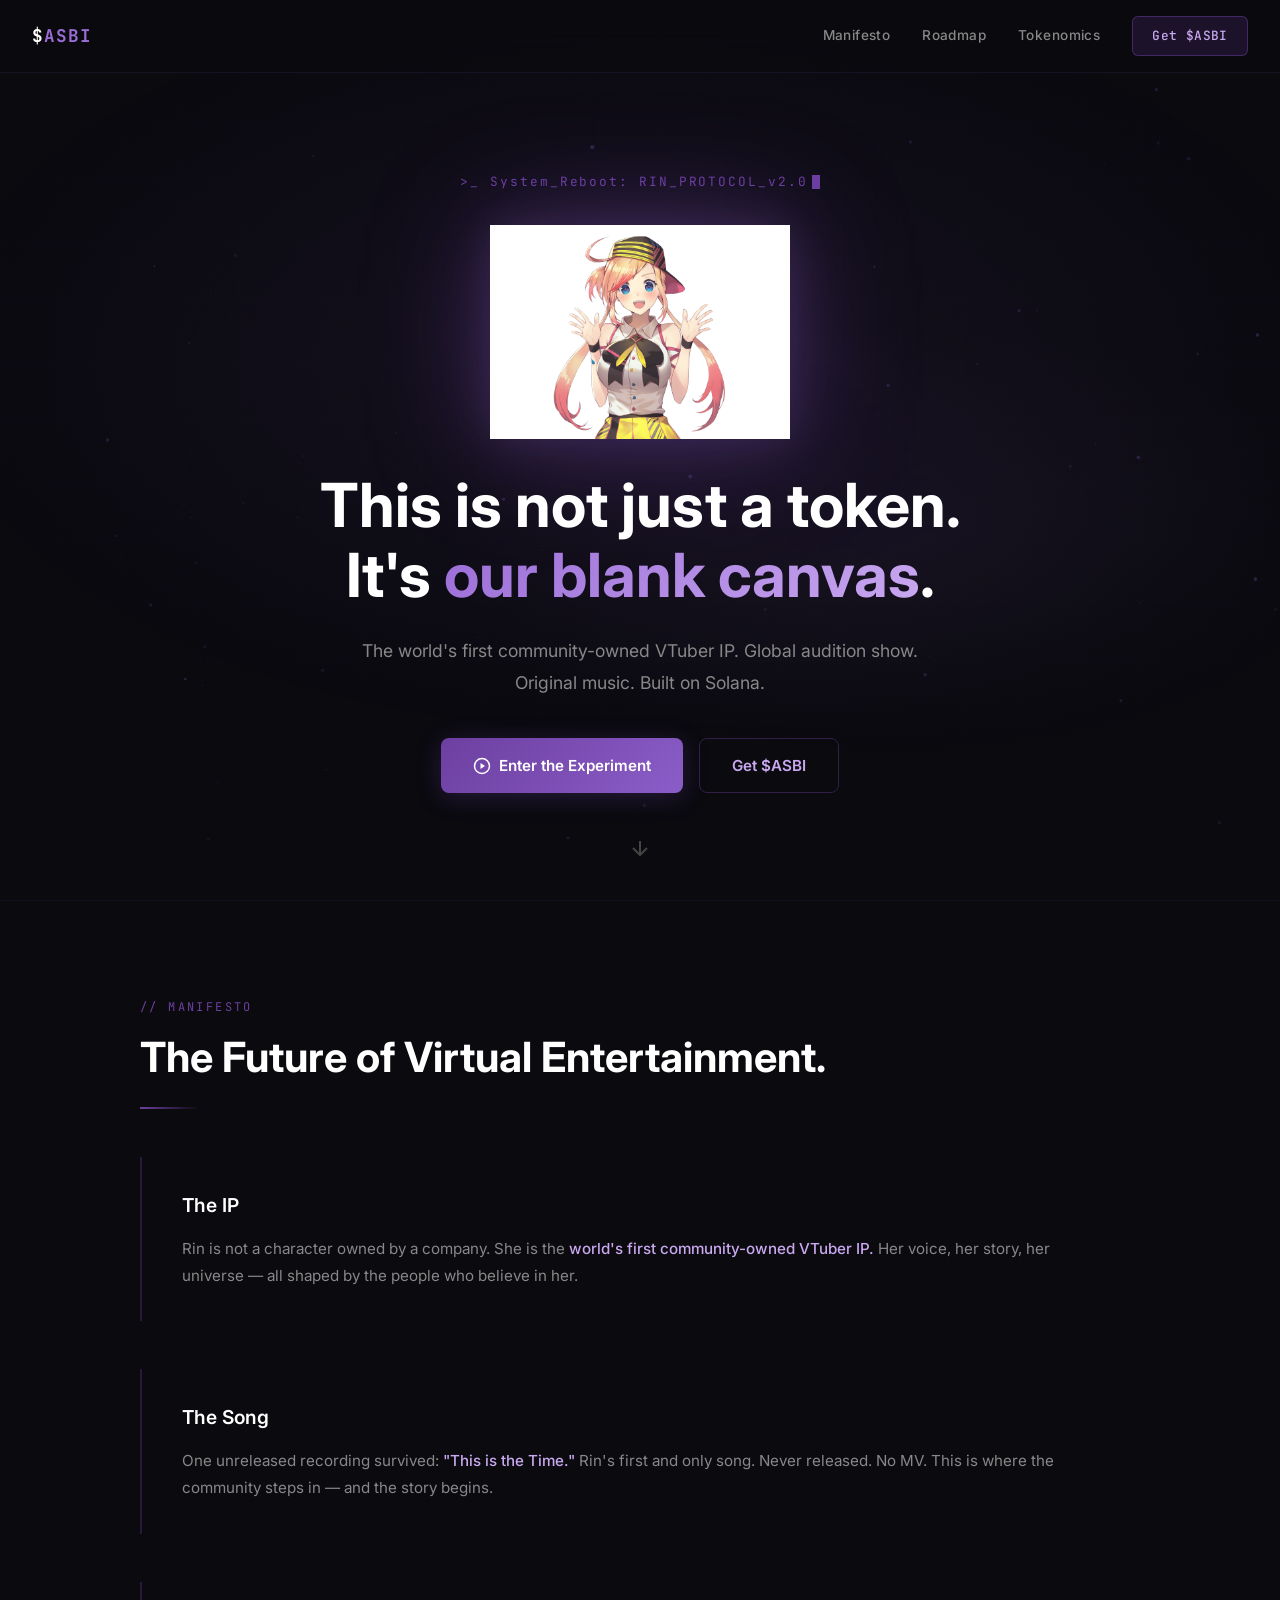
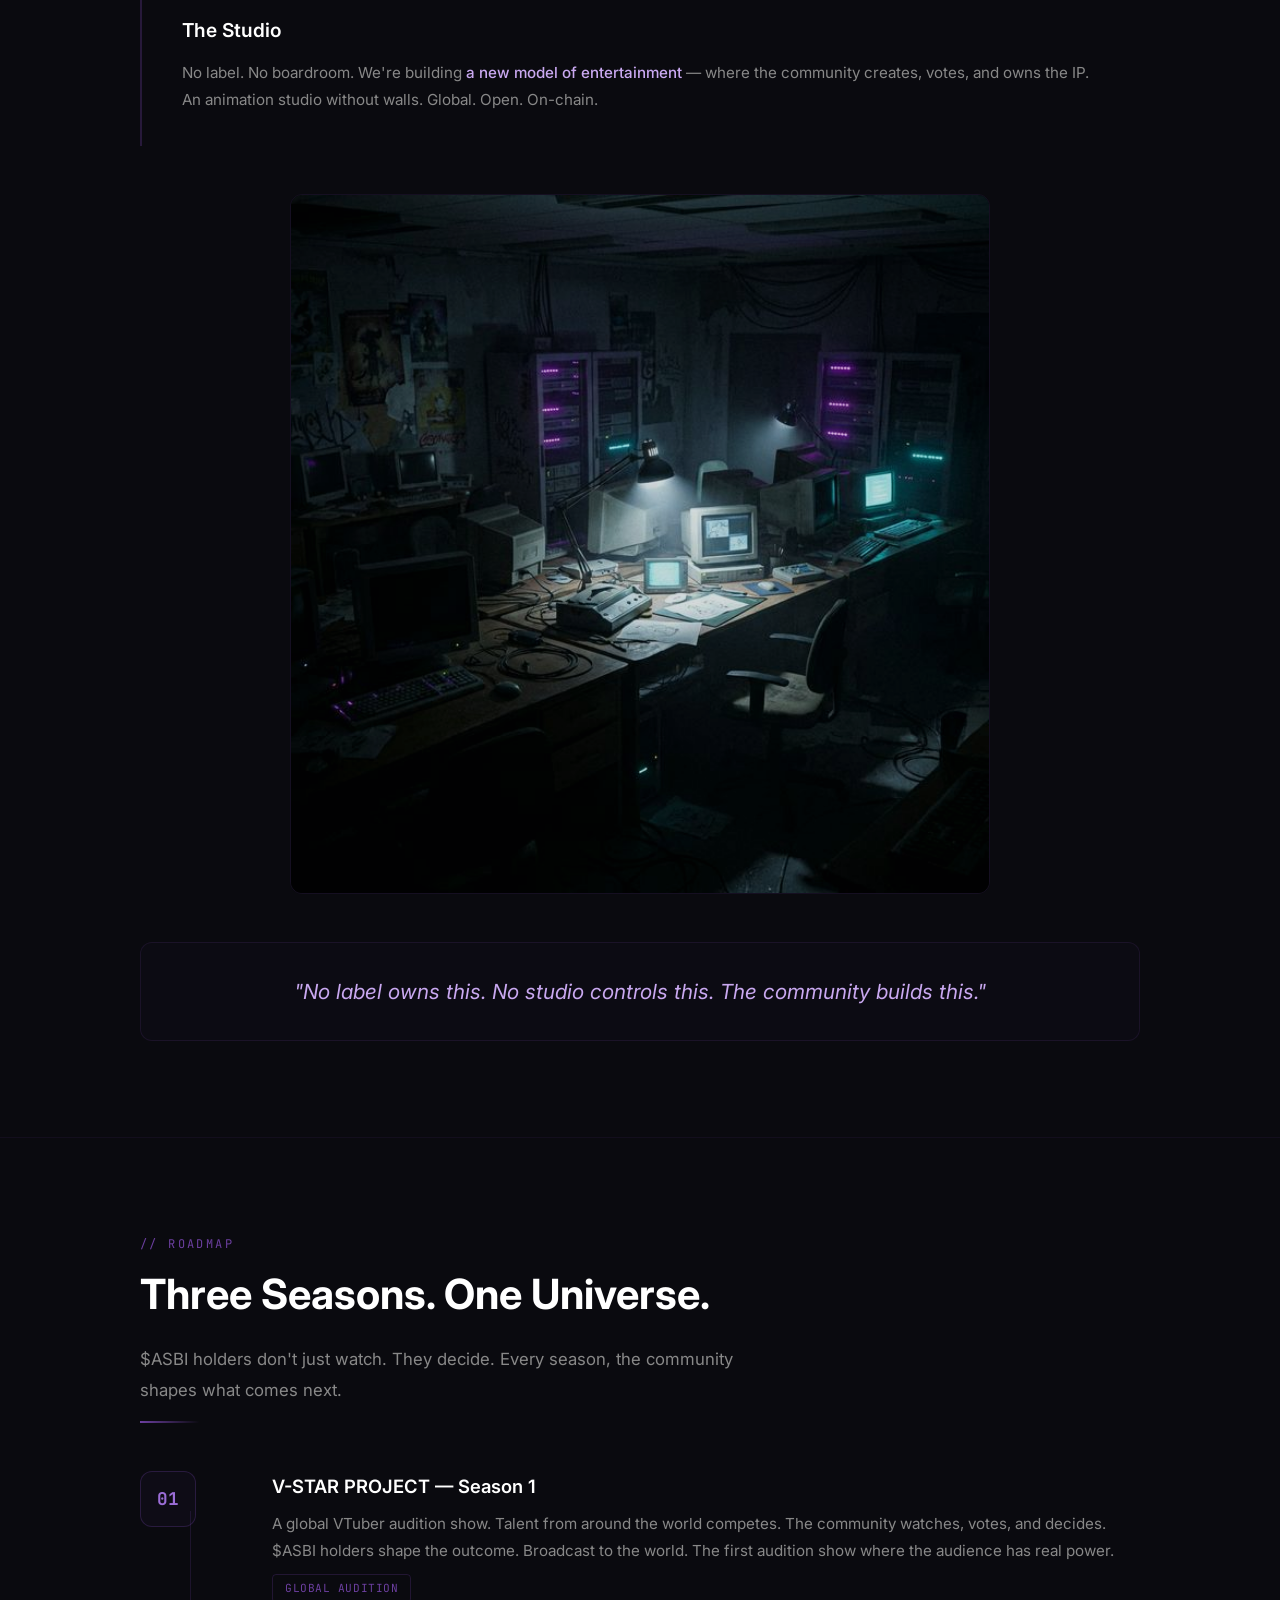
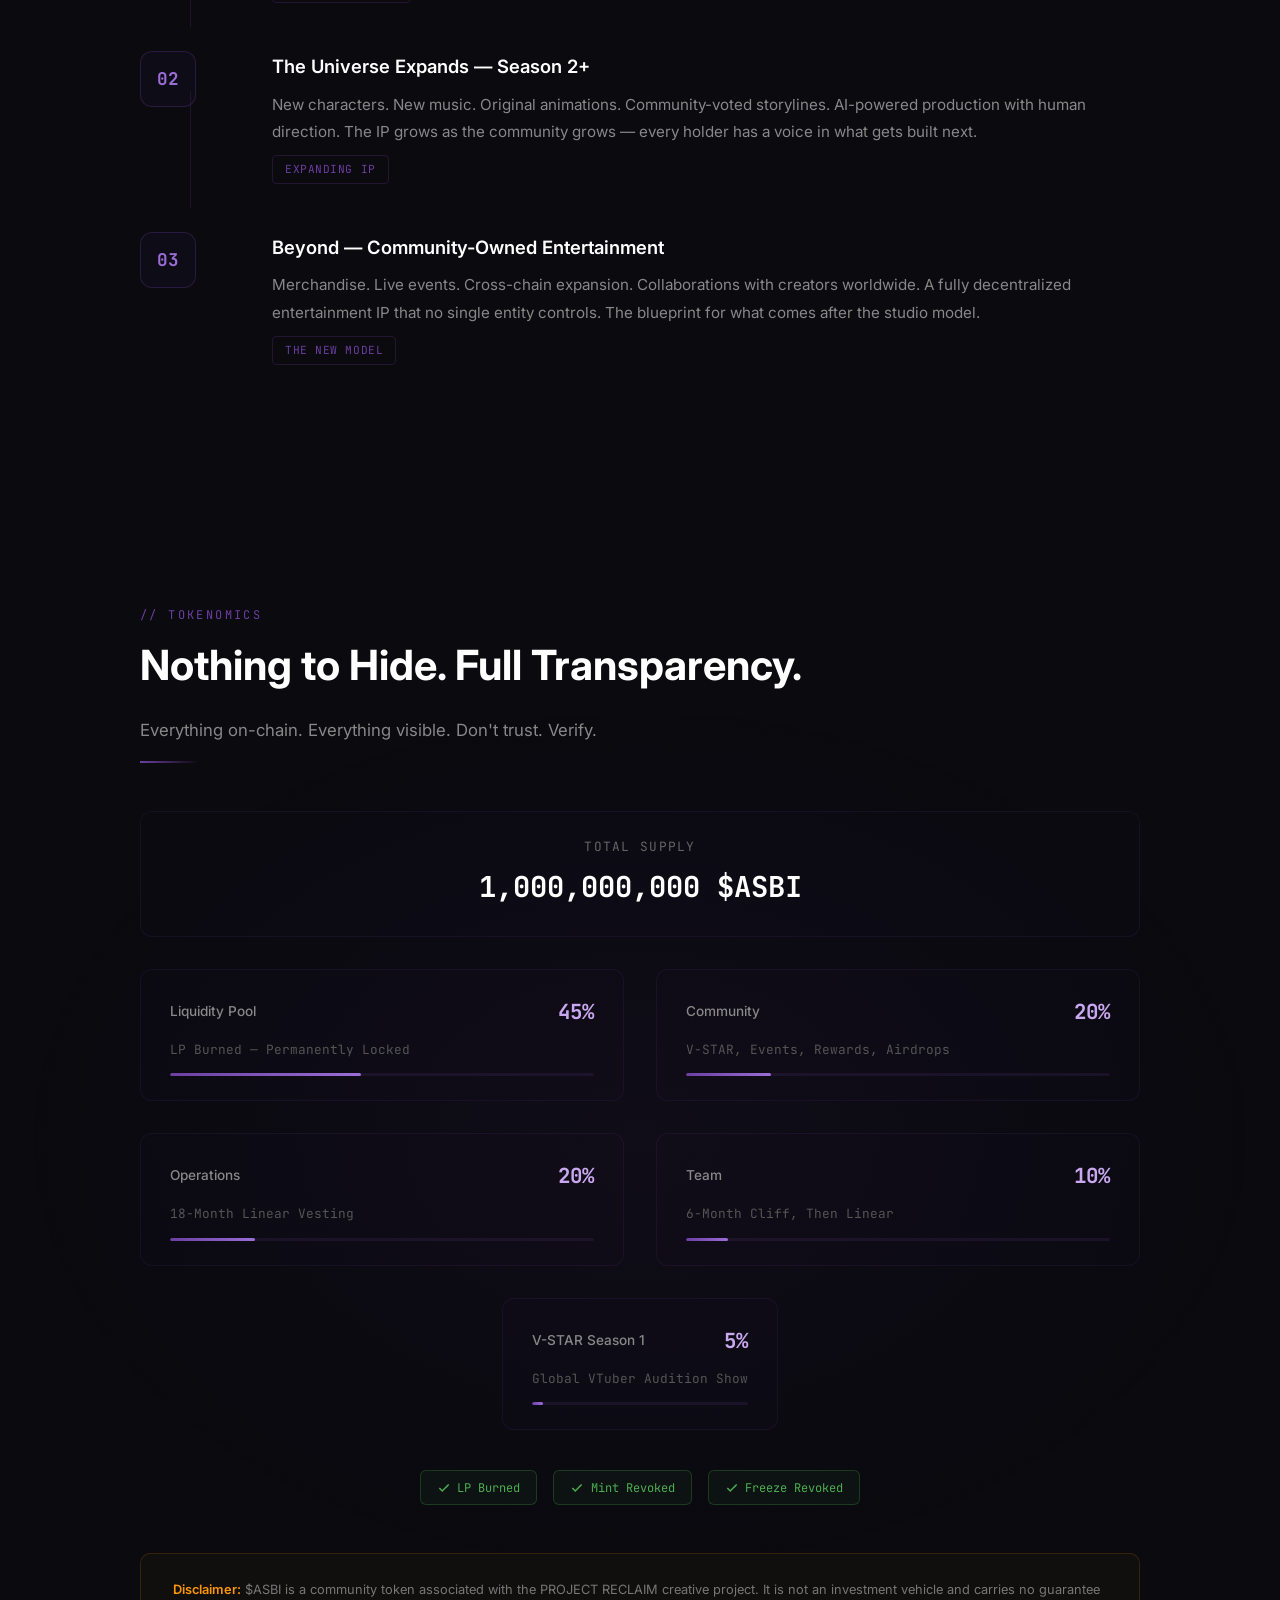
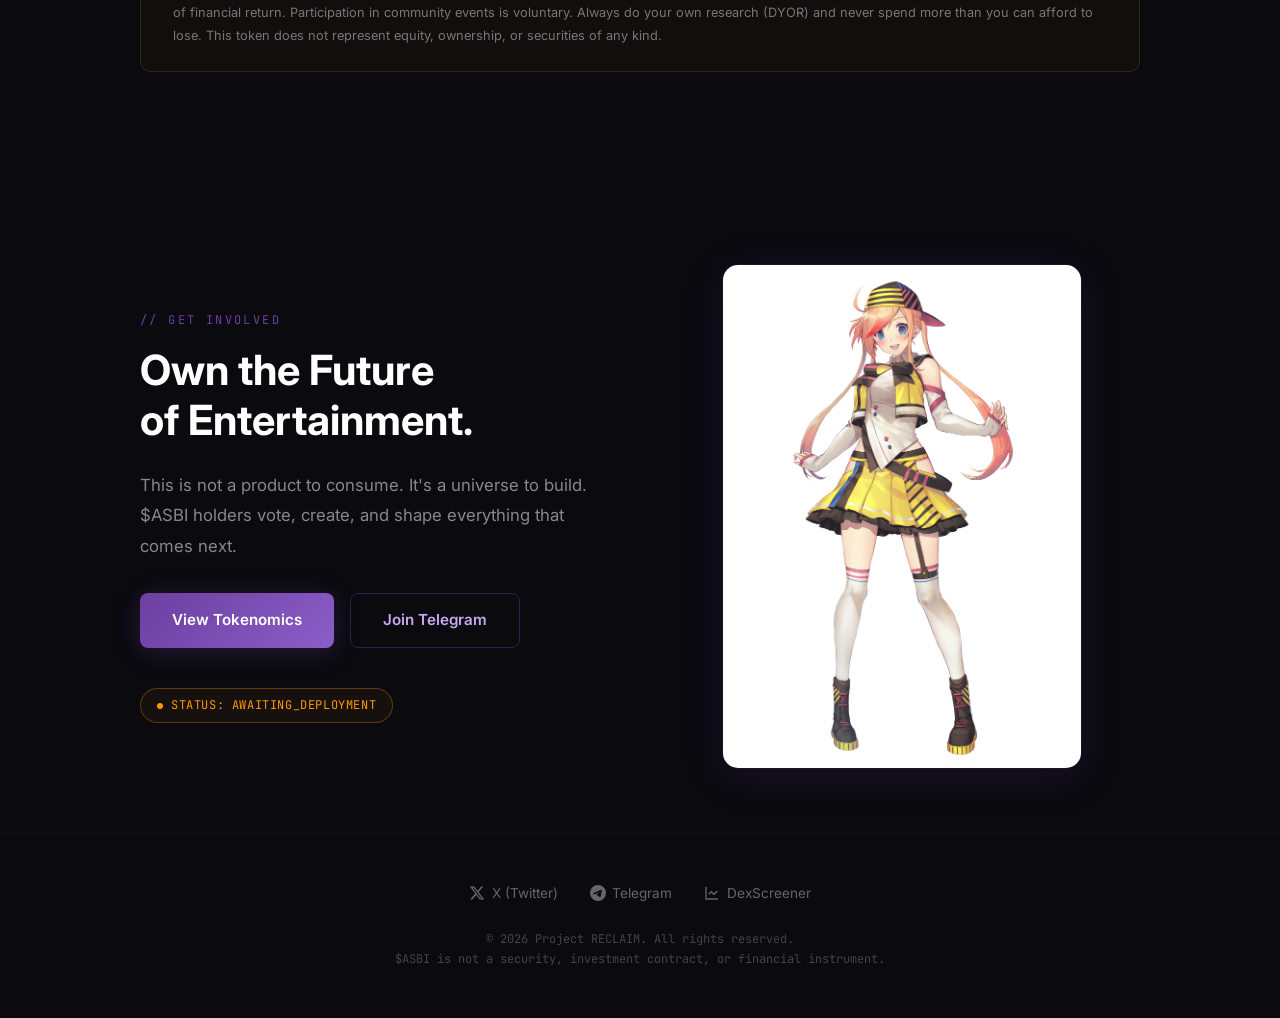
==== commit cfee6945: "Add files via upload" ====
--- a/index.html
+++ b/index.html
@@ -874,7 +874,7 @@
         <div class="hero-grid"></div>
         <div class="hero-content">
             <div class="hero-terminal">&gt;_ System_Reboot: RIN_PROTOCOL_v2.0<span class="cursor"></span></div>
-            <img src="assets/rin_character_transparent.png" alt="Rin Asobi" class="hero-char"
+            <img src="assets/rin_asobi_transparent.jpg" alt="Rin Asobi" class="hero-char"
                 style="animation:fadeUp .8s ease .4s forwards, glow 4s ease-in-out 1.2s infinite">
             <h1>This is not just a token.<br>It's <em>our blank canvas</em>.</h1>
             <p class="hero-sub">The world's first community-owned VTuber IP. Global audition show. Original music. Built
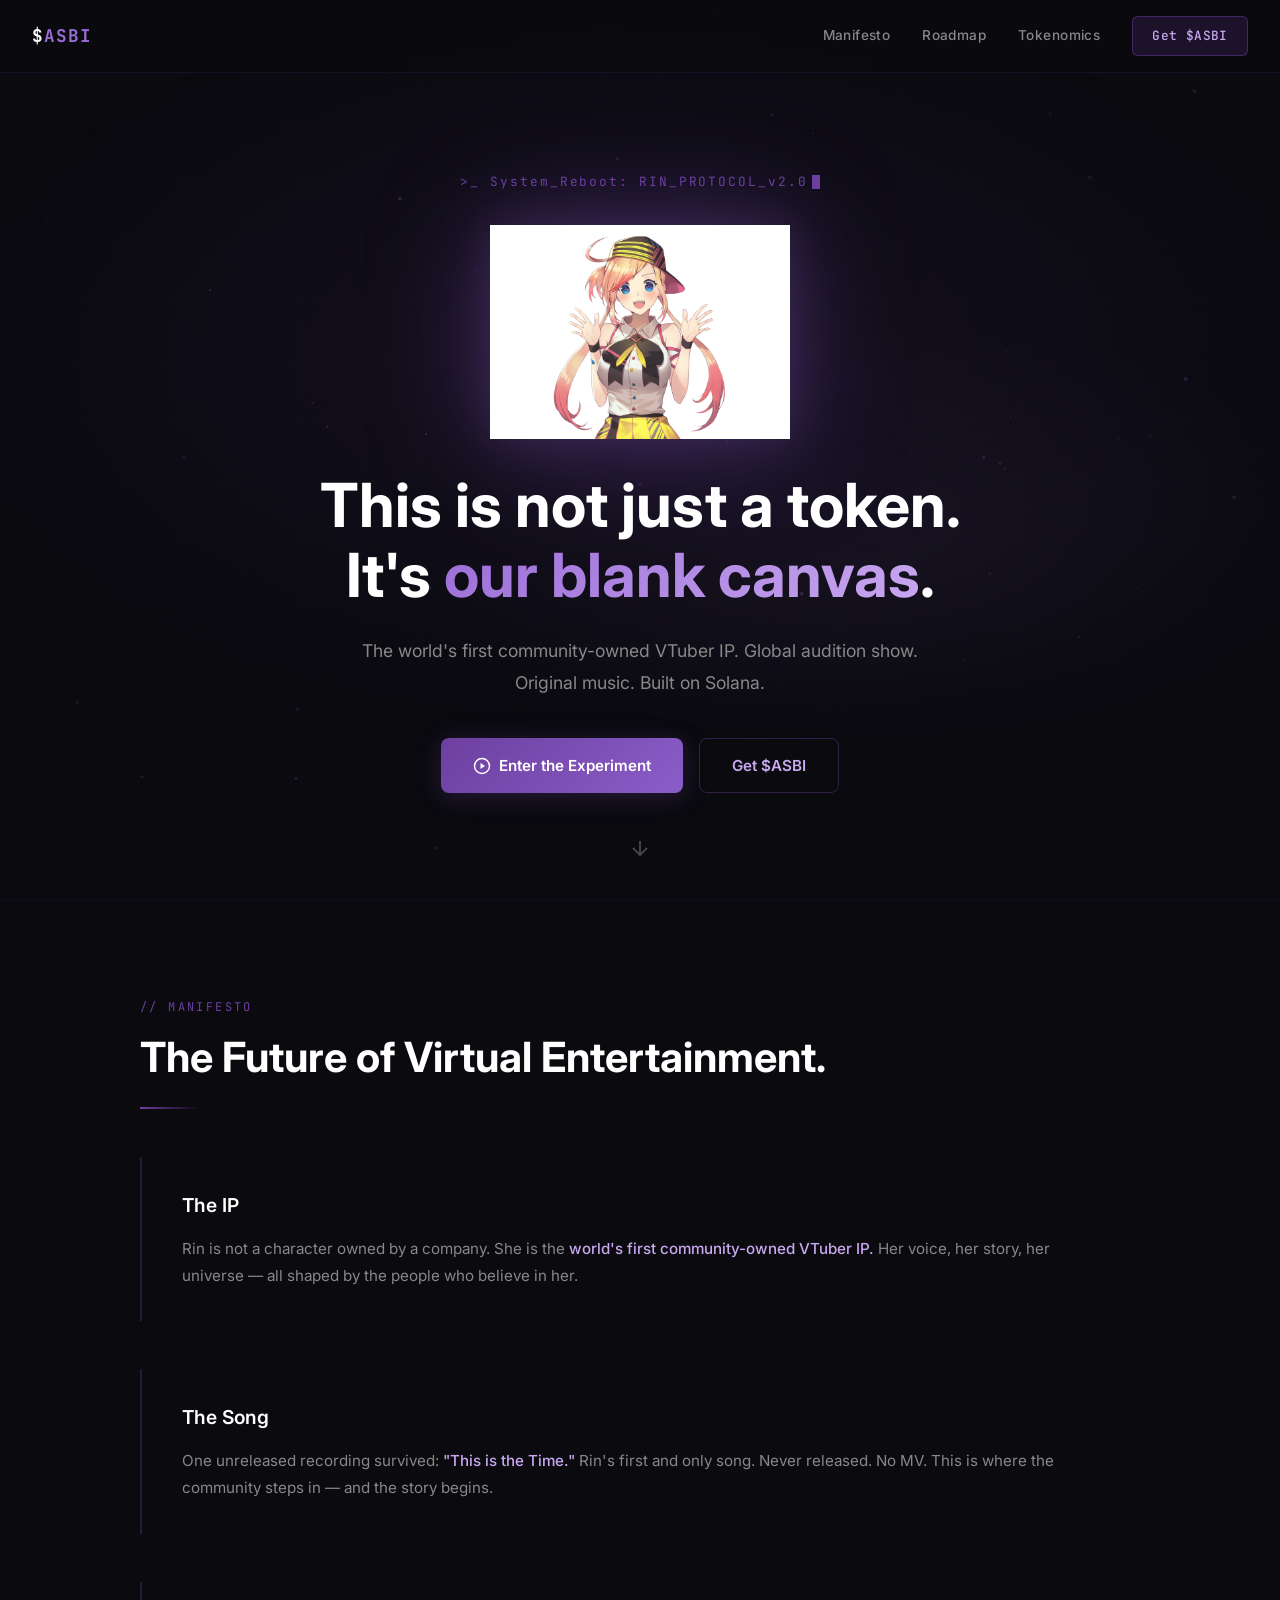
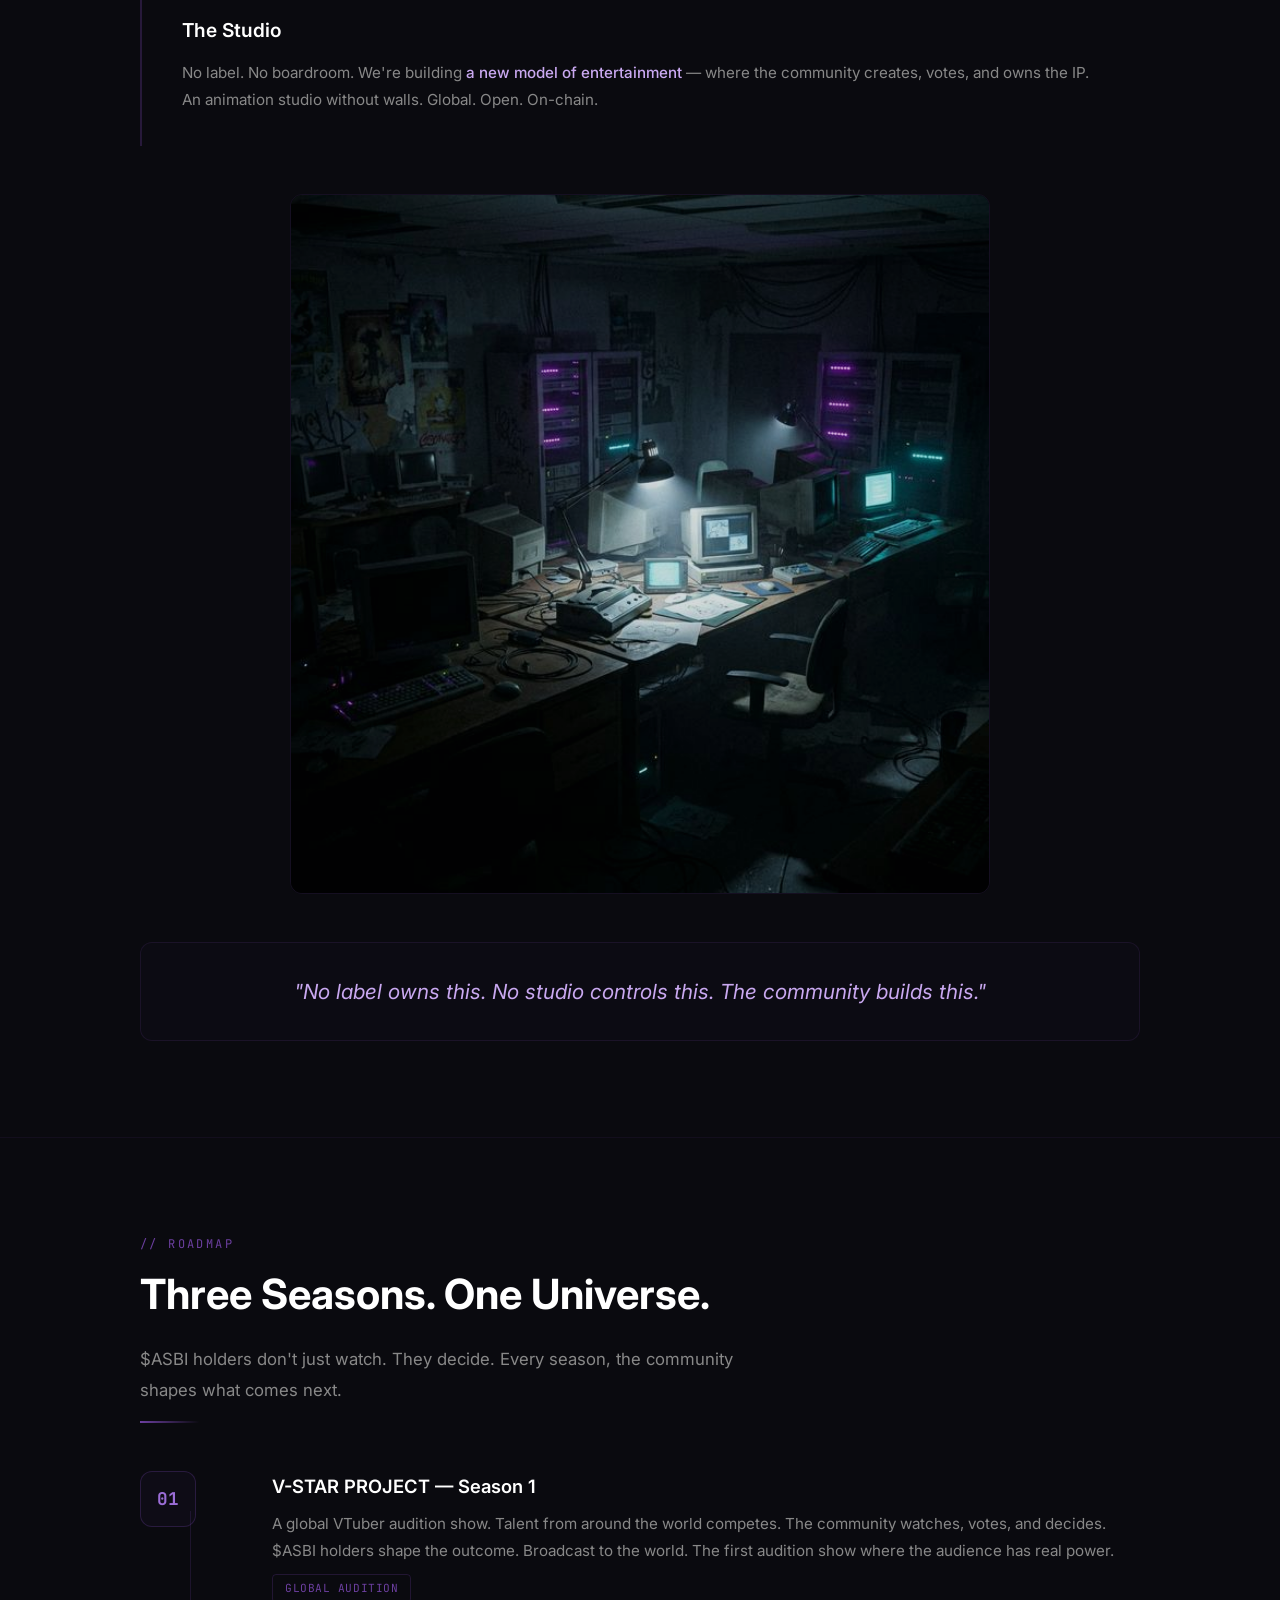
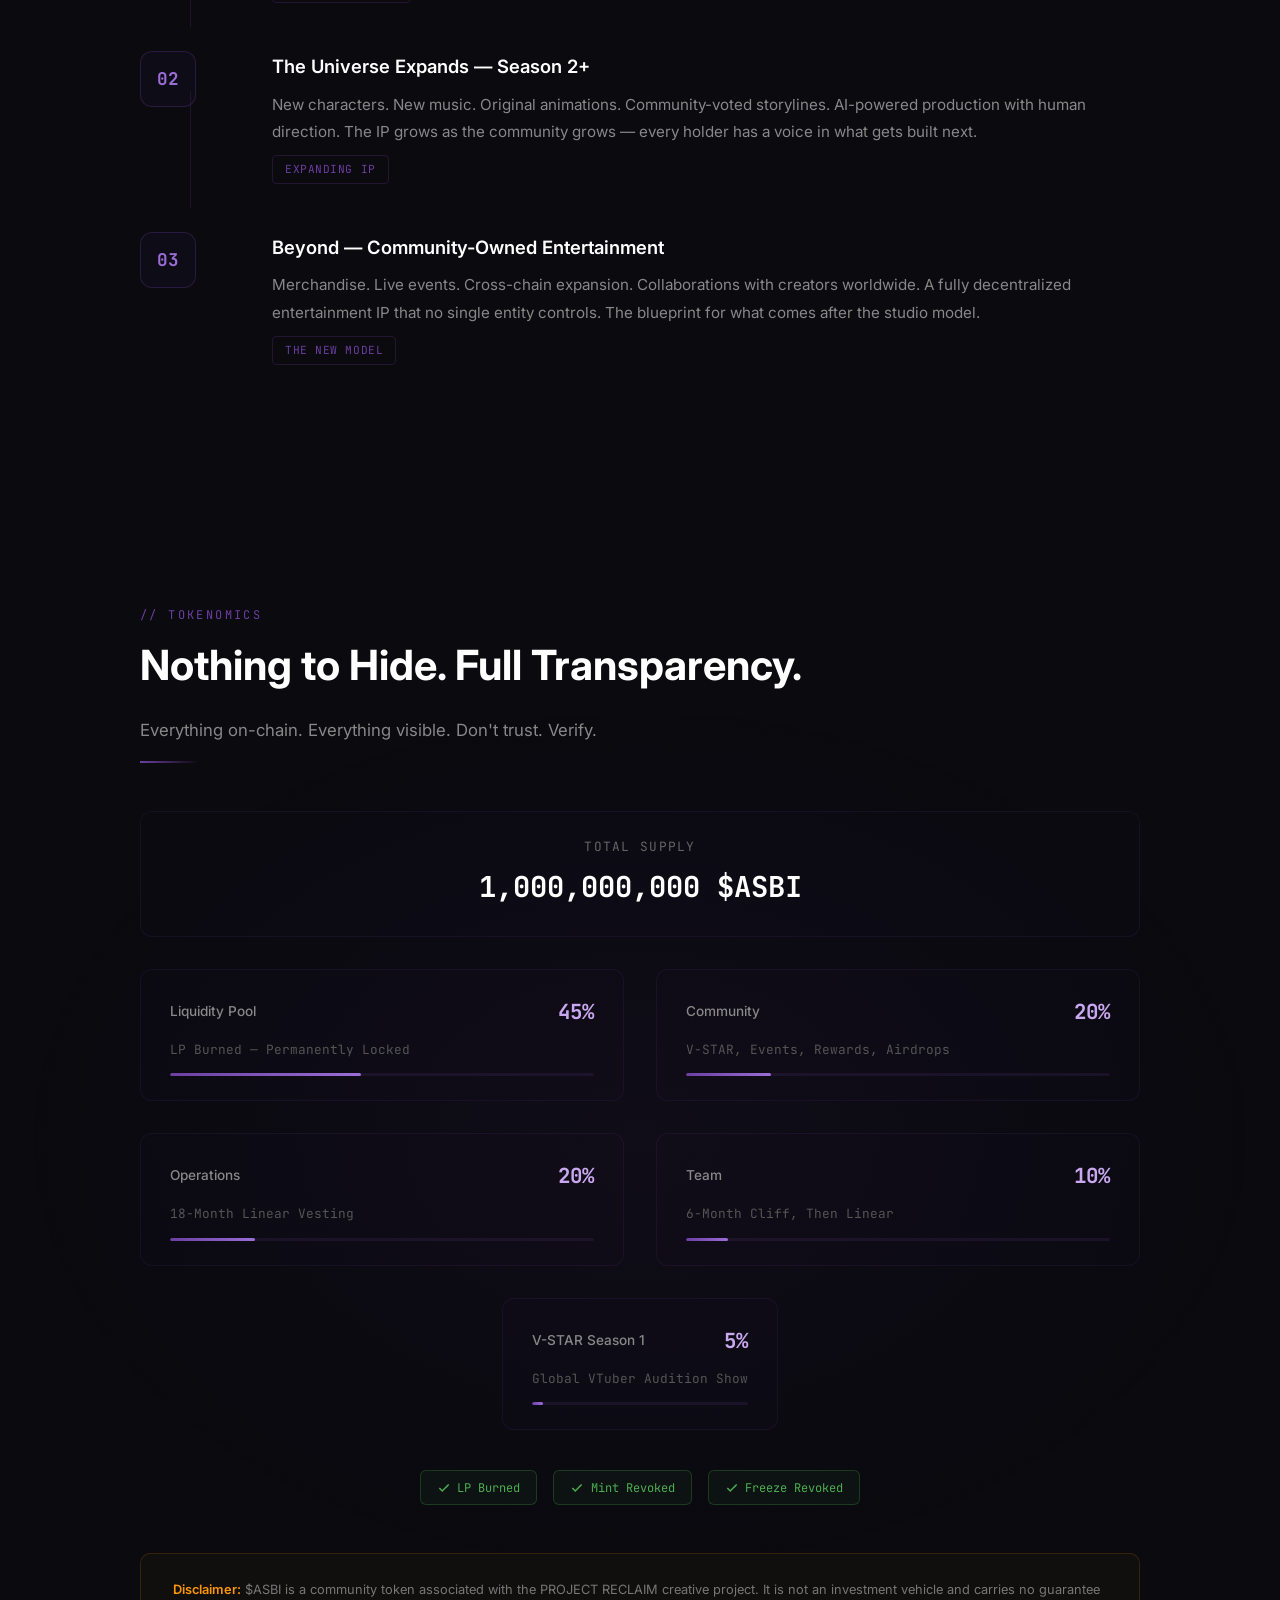
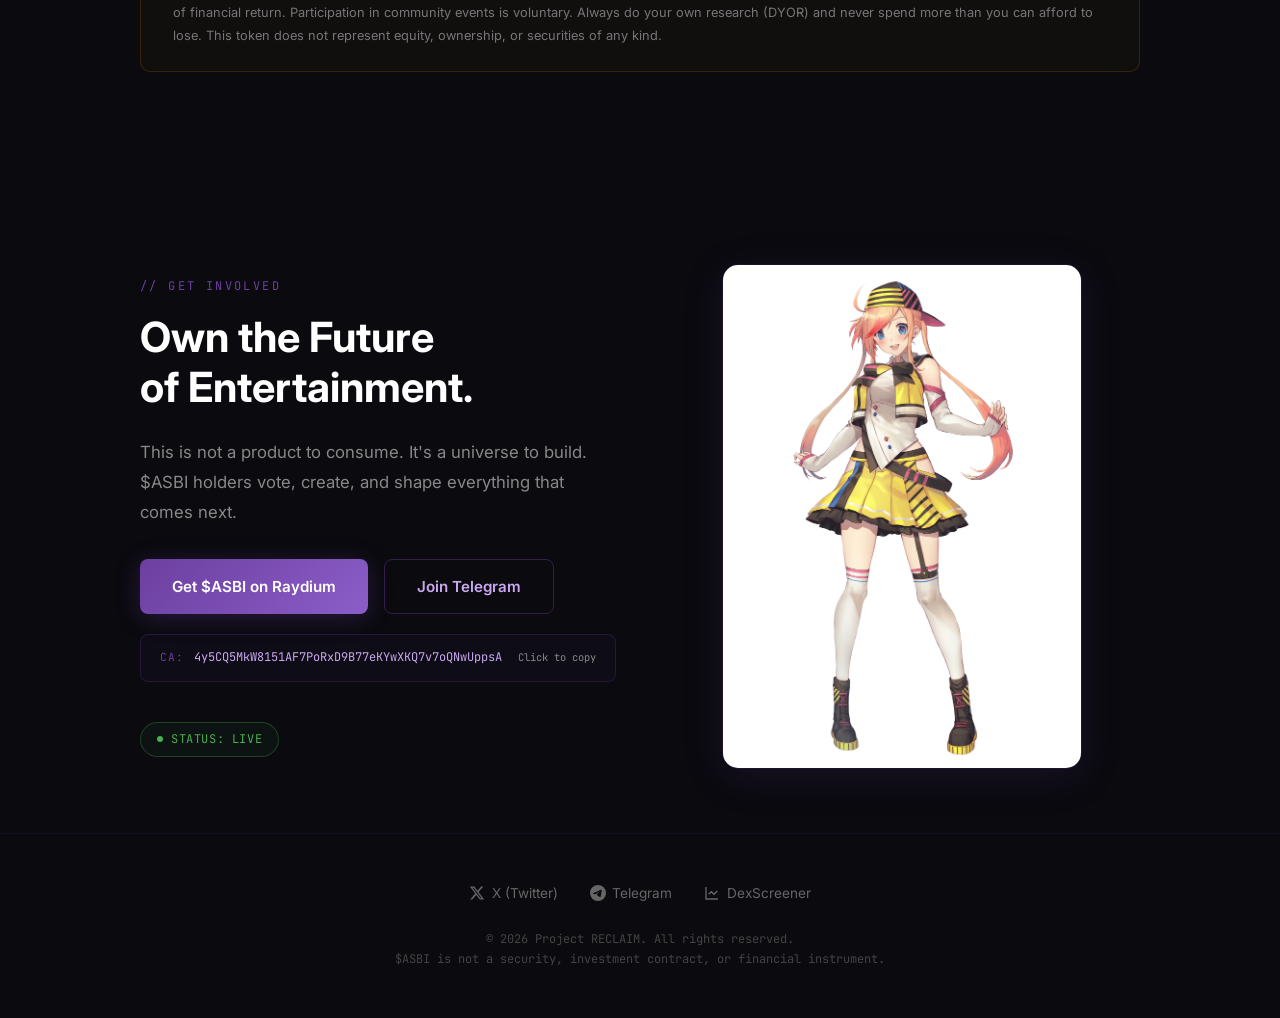
==== commit 6c63e301: "Add files via upload" ====
--- a/index.html
+++ b/index.html
@@ -630,6 +630,56 @@
             box-shadow: 0 8px 40px rgba(108, 63, 160, .15)
         }
 
+        /* CONTRACT ADDRESS BOX */
+        .ca-box {
+            margin-top: 1.2rem;
+            padding: .8rem 1.2rem;
+            border: 1px solid rgba(108, 63, 160, .25);
+            border-radius: 8px;
+            background: rgba(108, 63, 160, .05);
+            display: flex;
+            align-items: center;
+            gap: .6rem;
+            cursor: pointer;
+            transition: all .3s;
+            max-width: 480px
+        }
+
+        .ca-box:hover {
+            border-color: rgba(108, 63, 160, .5);
+            background: rgba(108, 63, 160, .1)
+        }
+
+        .ca-label {
+            font-family: 'JetBrains Mono', monospace;
+            font-size: .7rem;
+            color: #6C3FA0;
+            letter-spacing: .1em;
+            white-space: nowrap
+        }
+
+        .ca-address {
+            font-family: 'JetBrains Mono', monospace;
+            font-size: .75rem;
+            color: #c9a8f0;
+            overflow: hidden;
+            text-overflow: ellipsis;
+            white-space: nowrap;
+            flex: 1
+        }
+
+        .ca-copy {
+            font-family: 'JetBrains Mono', monospace;
+            font-size: .65rem;
+            color: #888;
+            white-space: nowrap;
+            transition: color .3s
+        }
+
+        .ca-box:hover .ca-copy {
+            color: #c9a8f0
+        }
+
         /* FOOTER */
         .footer {
             padding: 3rem 2rem;
@@ -683,17 +733,20 @@
             letter-spacing: .05em
         }
 
-        .status-pending {
-            color: #FF9800;
-            border: 1px solid rgba(255, 152, 0, .3);
-            background: rgba(255, 152, 0, .05)
+        .status-live {
+            color: #4CAF50;
+            border: 1px solid rgba(76, 175, 80, .3);
+            background: rgba(76, 175, 80, .05)
+        }
+
+        .status-live .status-dot {
+            background: #4CAF50
         }
 
         .status-dot {
             width: 6px;
             height: 6px;
             border-radius: 50%;
-            background: #FF9800;
             animation: blink 2s ease-in-out infinite
         }
 
@@ -841,6 +894,10 @@
 
             .cta-img {
                 max-width: 280px
+            }
+
+            .ca-box {
+                max-width: 100%
             }
         }
     </style>
@@ -1064,12 +1121,20 @@
                     <p class="section-desc" style="margin-bottom:2rem">This is not a product to consume. It's a universe
                         to build. $ASBI holders vote, create, and shape everything that comes next.</p>
                     <div style="display:flex;gap:1rem;flex-wrap:wrap">
-                        <a href="#tokenomics" class="btn-primary">View Tokenomics</a>
-                        <a href="https://t.me/+vSRS6LbBy6Y5YjE1" class="btn-secondary" id="tg-link">Join Telegram</a>
+                        <a href="https://raydium.io/swap/?inputMint=sol&outputMint=4y5CQ5MkW8151AF7PoRxD9B77eKYwXKQ7v7oQNwUppsA"
+                            class="btn-primary" target="_blank" rel="noopener">Get $ASBI on Raydium</a>
+                        <a href="https://t.me/+vSRS6LbBy6Y5YjE1" class="btn-secondary" target="_blank"
+                            rel="noopener">Join Telegram</a>
+                    </div>
+                    <!-- CONTRACT ADDRESS -->
+                    <div class="ca-box"
+                        onclick="navigator.clipboard.writeText('4y5CQ5MkW8151AF7PoRxD9B77eKYwXKQ7v7oQNwUppsA').then(()=>{this.querySelector('.ca-copy').textContent='Copied!'});setTimeout(()=>{this.querySelector('.ca-copy').textContent='Click to copy'},2000)">
+                        <span class="ca-label">CA:</span>
+                        <span class="ca-address">4y5CQ5MkW8151AF7PoRxD9B77eKYwXKQ7v7oQNwUppsA</span>
+                        <span class="ca-copy">Click to copy</span>
                     </div>
                     <div style="margin-top:1.5rem">
-                        <div class="status-line status-pending"><span class="status-dot"></span>STATUS:
-                            AWAITING_DEPLOYMENT</div>
+                        <div class="status-line status-live"><span class="status-dot"></span>STATUS: LIVE</div>
                     </div>
                 </div>
                 <div class="reveal">
@@ -1090,7 +1155,8 @@
                     <path
                         d="M11.944 0A12 12 0 0 0 0 12a12 12 0 0 0 12 12 12 12 0 0 0 12-12A12 12 0 0 0 12 0a12 12 0 0 0-.056 0zm4.962 7.224c.1-.002.321.023.465.14a.506.506 0 0 1 .171.325c.016.093.036.306.02.472-.18 1.898-.962 6.502-1.36 8.627-.168.9-.499 1.201-.82 1.23-.696.065-1.225-.46-1.9-.902-1.056-.693-1.653-1.124-2.678-1.8-1.185-.78-.417-1.21.258-1.91.177-.184 3.247-2.977 3.307-3.23.007-.032.014-.15-.056-.212s-.174-.041-.249-.024c-.106.024-1.793 1.14-5.061 3.345-.479.33-.913.49-1.302.48-.428-.008-1.252-.241-1.865-.44-.752-.245-1.349-.374-1.297-.789.027-.216.325-.437.893-.663 3.498-1.524 5.83-2.529 6.998-3.014 3.332-1.386 4.025-1.627 4.476-1.635z" />
                 </svg>Telegram</a>
-            <a href="#"><svg viewBox="0 0 24 24" fill="none" stroke="currentColor" stroke-width="2">
+            <a href="https://dexscreener.com/solana/4y5CQ5MkW8151AF7PoRxD9B77eKYwXKQ7v7oQNwUppsA" target="_blank"
+                rel="noopener"><svg viewBox="0 0 24 24" fill="none" stroke="currentColor" stroke-width="2">
                     <path d="M3 3v18h18" />
                     <path d="M7 14l4-4 4 4 5-5" />
                 </svg>DexScreener</a>
